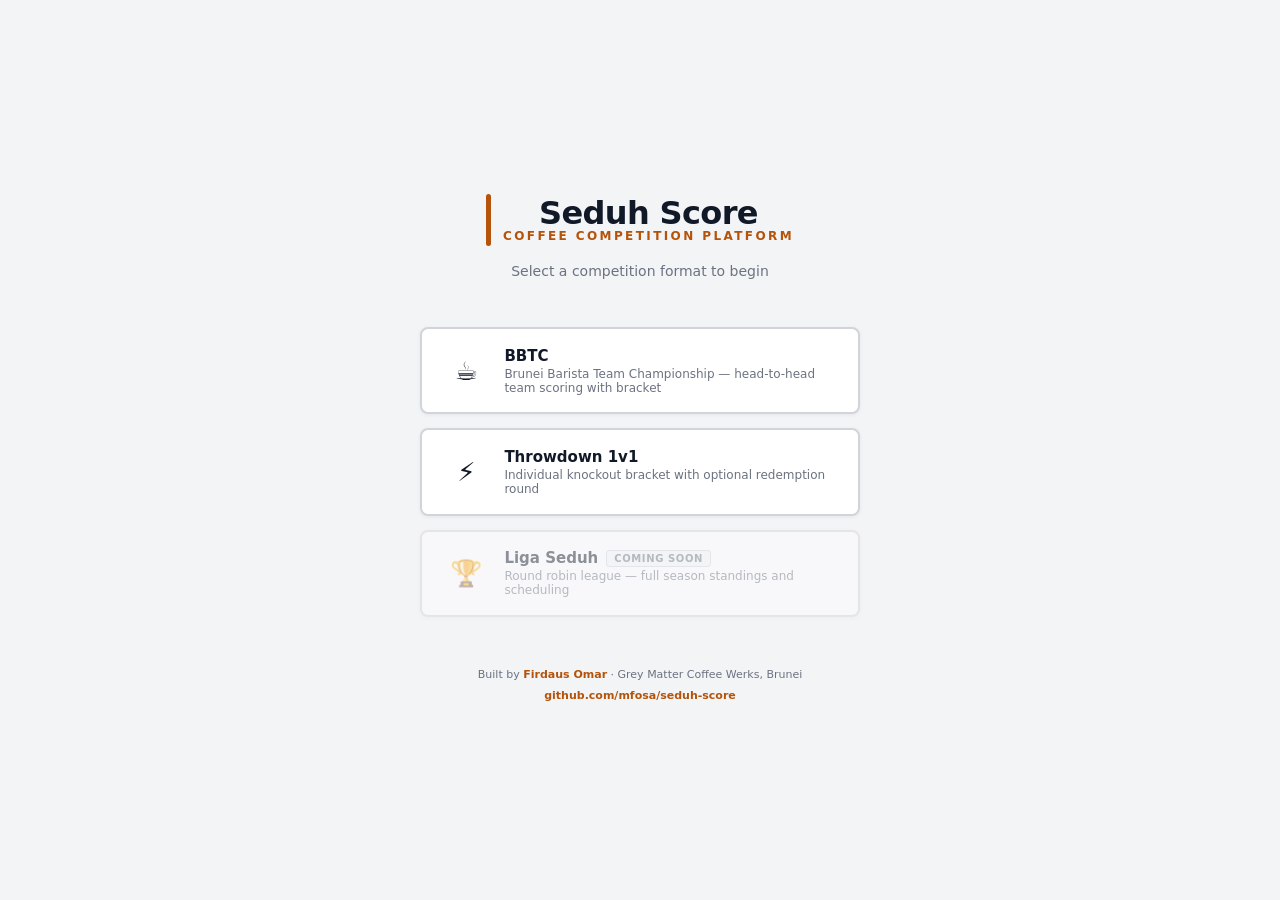
==== index.html @ b75d7cb8 "v3.0.1 — 7min timer, redemption cap, wild card revival" ====
<!DOCTYPE html>
<html lang="en">
<head>
<meta charset="UTF-8">
<meta name="viewport" content="width=device-width,initial-scale=1">
<title>Seduh Score — Coffee Competition Platform</title>
<link rel="stylesheet" href="shared/theme.css">
<style>
.dashboard{min-height:100vh;display:flex;flex-direction:column;align-items:center;justify-content:center;padding:2rem}
.ds-brand{display:flex;align-items:center;gap:12px;margin-bottom:.5rem}
.ds-ac{width:5px;height:52px;background:var(--am);border-radius:3px}
.ds-name{font-size:32px;font-weight:700;color:var(--txt);letter-spacing:-.02em;line-height:1}
.ds-sub{font-size:12px;color:var(--am);font-weight:700;letter-spacing:.2em;text-transform:uppercase}
.ds-tagline{font-size:14px;color:var(--txt3);margin-bottom:3rem;text-align:center}
.ds-modules{display:flex;flex-direction:column;gap:14px;width:100%;max-width:440px}
.ds-btn{display:flex;align-items:center;gap:16px;padding:1.1rem 1.4rem;background:var(--surface);border:2px solid var(--border);border-radius:var(--rad);cursor:pointer;text-decoration:none;color:var(--txt);transition:border-color .15s,box-shadow .15s;box-shadow:0 1px 4px rgba(0,0,0,.06)}
.ds-btn:hover{border-color:var(--am-bd);box-shadow:0 3px 12px rgba(180,83,9,.12)}
.ds-btn.disabled{opacity:.45;cursor:not-allowed;pointer-events:none}
.ds-btn-icon{font-size:26px;flex-shrink:0;width:44px;text-align:center}
.ds-btn-text{}
.ds-btn-name{font-size:15px;font-weight:700;color:var(--txt);display:flex;align-items:center;gap:8px}
.ds-btn-desc{font-size:12px;color:var(--txt3);margin-top:2px}
.ds-soon{font-size:10px;font-weight:700;padding:2px 7px;border-radius:3px;background:var(--bg);border:1.5px solid var(--border);color:var(--txt3);letter-spacing:.06em;text-transform:uppercase}
.ds-footer{margin-top:3rem;font-size:11px;color:var(--txt3);text-align:center;line-height:1.9}
.ds-footer a{color:var(--am);text-decoration:none;font-weight:600}
</style>
</head>
<body>
<div class="dashboard">
  <div style="text-align:center;margin-bottom:.6rem">
    <div class="ds-brand">
      <div class="ds-ac"></div>
      <div>
        <div class="ds-name">Seduh Score</div>
        <div class="ds-sub">Coffee Competition Platform</div>
      </div>
    </div>
  </div>
  <p class="ds-tagline">Select a competition format to begin</p>

  <div class="ds-modules">
    <a class="ds-btn" href="bbtc/index.html">
      <div class="ds-btn-icon">☕</div>
      <div class="ds-btn-text">
        <div class="ds-btn-name">BBTC</div>
        <div class="ds-btn-desc">Brunei Barista Team Championship — head-to-head team scoring with bracket</div>
      </div>
    </a>

    <a class="ds-btn" href="throwdown/index.html">
      <div class="ds-btn-icon">⚡</div>
      <div class="ds-btn-text">
        <div class="ds-btn-name">Throwdown 1v1</div>
        <div class="ds-btn-desc">Individual knockout bracket with optional redemption round</div>
      </div>
    </a>

    <div class="ds-btn disabled">
      <div class="ds-btn-icon">🏆</div>
      <div class="ds-btn-text">
        <div class="ds-btn-name">Liga Seduh <span class="ds-soon">Coming soon</span></div>
        <div class="ds-btn-desc">Round robin league — full season standings and scheduling</div>
      </div>
    </div>
  </div>

  <div class="ds-footer">
    Built by <a href="https://github.com/mfosa" target="_blank">Firdaus Omar</a> · Grey Matter Coffee Werks, Brunei<br>
    <a href="https://github.com/mfosa/seduh-score" target="_blank">github.com/mfosa/seduh-score</a>
  </div>
</div>
</body>
</html>
---- shared/theme.css ----
/* ─────────────────────────────────────────
   Seduh Score — Shared Theme
   v2.0.0
───────────────────────────────────────── */
*{box-sizing:border-box;margin:0;padding:0}
:root{
  /* Brand */
  --am:#B45309;--am-h:#92400E;--am-bg:#FFFBEB;--am-bd:#F59E0B;
  --bl:#1D4ED8;--bl-bg:#EFF6FF;--bl-bd:#93C5FD;
  --gn:#065F46;--gn-bg:#ECFDF5;--gn-bd:#6EE7B7;
  --rd:#991B1B;--rd-bg:#FEF2F2;--rd-bd:#FCA5A5;
  --pu:#6D28D9;--pu-bg:#F5F3FF;--pu-bd:#C4B5FD;

  /* Surfaces */
  --bg:#F3F4F6;--surface:#FFFFFF;
  --border:#D1D5DB;--border2:#E5E7EB;

  /* Text */
  --txt:#111827;--txt2:#374151;--txt3:#6B7280;

  /* Radius */
  --rad:8px;--rad-s:5px;

  font-family:system-ui,-apple-system,'Segoe UI',Roboto,sans-serif;
}
body{background:var(--bg);color:var(--txt);min-height:100vh}
input,select,button{font-family:inherit}

/* ── Typography ── */
.label{font-size:11px;font-weight:700;text-transform:uppercase;letter-spacing:.08em;color:var(--txt3)}
.hint{font-size:12px;color:var(--txt3)}
.empty{text-align:center;padding:3rem 1rem;color:var(--txt3);font-size:13px}

/* ── Layout ── */
.container{max-width:900px;margin:0 auto;padding:0 0 60px}

/* ── Platform Header ── */
.plat-hdr{display:flex;align-items:center;gap:10px;padding:.75rem 1.5rem;background:var(--surface);border-bottom:2px solid var(--am-bd);position:sticky;top:0;z-index:100;box-shadow:0 1px 4px rgba(0,0,0,.08)}
.plat-hdr-logo{display:flex;align-items:center;gap:8px;text-decoration:none}
.plat-hdr-ac{width:4px;height:32px;background:var(--am);border-radius:2px}
.plat-hdr-name{font-size:15px;font-weight:700;color:var(--txt);letter-spacing:-.01em}
.plat-hdr-sub{font-size:10px;color:var(--am);font-weight:700;letter-spacing:.15em;text-transform:uppercase}
.plat-hdr-module{margin-left:8px;padding:3px 10px;background:var(--am-bg);border:1.5px solid var(--am-bd);border-radius:var(--rad-s);font-size:11px;color:var(--am);font-weight:700}
.plat-hdr-actions{margin-left:auto;display:flex;align-items:center;gap:6px;flex-wrap:wrap}
.plat-back{font-size:12px;color:var(--txt3);text-decoration:none;padding:5px 10px;border:1.5px solid var(--border);border-radius:var(--rad-s);font-weight:600}
.plat-back:hover{color:var(--am);border-color:var(--am-bd)}

/* ── Tabs ── */
.tabs{display:flex;background:var(--surface);border-bottom:2px solid var(--border);padding:0 1.5rem;overflow-x:auto}
.tbtn{padding:.6rem .95rem;border:none;background:transparent;font-size:12px;cursor:pointer;color:var(--txt3);border-bottom:2px solid transparent;margin-bottom:-2px;letter-spacing:.04em;text-transform:uppercase;white-space:nowrap;font-weight:600}
.tbtn.on{color:var(--am);border-bottom-color:var(--am)}

/* ── Cards ── */
.card{background:var(--surface);border:1.5px solid var(--border);border-radius:var(--rad);overflow:hidden;box-shadow:0 1px 3px rgba(0,0,0,.06)}
.card-hdr{padding:.5rem 1rem;border-bottom:1.5px solid var(--border2);font-size:10px;color:var(--txt3);text-transform:uppercase;letter-spacing:.1em;background:var(--bg);font-weight:700;display:flex;align-items:center;justify-content:space-between}
.card-body{padding:1rem}

/* ── Inputs ── */
.ir{display:flex;gap:8px}.ir input{flex:1}
input[type=text],input[type=number],select,textarea{
  border:1.5px solid var(--border);border-radius:var(--rad-s);
  padding:8px 11px;font-size:13px;background:var(--surface);
  color:var(--txt);outline:none;width:100%
}
input:focus,select:focus,textarea:focus{border-color:var(--am);box-shadow:0 0 0 3px rgba(180,83,9,.1)}
input:disabled,select:disabled{background:var(--bg);color:var(--txt3);cursor:default}
label.field-lbl{font-size:11px;font-weight:700;text-transform:uppercase;letter-spacing:.07em;color:var(--txt3);display:block;margin-bottom:4px}

/* ── Chips ── */
.chips{display:flex;flex-wrap:wrap;gap:6px;margin-top:10px}
.chip{display:flex;align-items:center;gap:5px;padding:4px 9px 4px 11px;background:var(--bg);border:1.5px solid var(--border);border-radius:var(--rad-s);font-size:13px;font-weight:500}
.chip-num{font-size:10px;color:var(--txt3);margin-right:1px}
.chip-rm{background:none;border:none;cursor:pointer;color:var(--txt3);font-size:16px;line-height:1;padding:0}

/* ── Buttons ── */
.btn-p{background:var(--am);color:#fff;border:none;padding:9px 20px;border-radius:var(--rad-s);font-size:13px;font-weight:700;cursor:pointer}
.btn-p:hover{background:var(--am-h)}
.btn-p:disabled{background:var(--border);color:var(--txt3);cursor:default}
.btn-o{background:transparent;border:1.5px solid var(--border);padding:7px 14px;border-radius:var(--rad-s);font-size:12px;cursor:pointer;color:var(--txt2);font-weight:600}
.btn-o:hover{border-color:var(--txt3)}
.btn-sm{padding:5px 12px;font-size:11px;font-weight:700;border-radius:var(--rad-s);cursor:pointer;border:1.5px solid}
.btn-am{background:var(--am-bg);border-color:var(--am-bd);color:var(--am)}.btn-am:hover{background:var(--am);color:#fff}
.btn-bl{background:var(--bl-bg);border-color:var(--bl-bd);color:var(--bl)}.btn-bl:hover{background:var(--bl);color:#fff}
.btn-gn{background:var(--gn-bg);border-color:var(--gn-bd);color:var(--gn)}.btn-gn:hover{background:var(--gn);color:#fff}
.btn-rd{background:var(--rd-bg);border-color:var(--rd-bd);color:var(--rd)}.btn-rd:hover{background:var(--rd);color:#fff}
.btn-pu{background:var(--pu-bg);border-color:var(--pu-bd);color:var(--pu)}.btn-pu:hover{background:var(--pu);color:#fff}

/* ── Info strip ── */
.inf{display:flex;gap:1.5rem;padding:.6rem 1rem;background:var(--bg);border-radius:var(--rad-s);border:1.5px solid var(--border)}
.inf-v{font-size:15px;font-weight:700;color:var(--am)}
.inf-l{font-size:10px;color:var(--txt3);font-weight:600;text-transform:uppercase;letter-spacing:.06em}

/* ── Badge ── */
.badge{display:inline-block;padding:3px 9px;border-radius:var(--rad-s);font-size:11px;font-weight:700;border:1.5px solid}
.badge-am{background:var(--am-bg);border-color:var(--am-bd);color:var(--am)}
.badge-gn{background:var(--gn-bg);border-color:var(--gn-bd);color:var(--gn)}
.badge-bl{background:var(--bl-bg);border-color:var(--bl-bd);color:var(--bl)}
.badge-rd{background:var(--rd-bg);border-color:var(--rd-bd);color:var(--rd)}
.badge-pu{background:var(--pu-bg);border-color:var(--pu-bd);color:var(--pu)}

/* ── Section divider ── */
.section-title{font-size:11px;font-weight:700;letter-spacing:.15em;text-transform:uppercase;color:var(--txt3);padding:.4rem .85rem;background:var(--bg);border-radius:var(--rad-s);border:1.5px solid var(--border);display:flex;align-items:center;gap:8px;margin-bottom:.6rem}

/* ── Cutline ── */
.cutline{display:flex;align-items:center;gap:8px;padding:.3rem .5rem;font-size:10px;color:var(--txt3);text-transform:uppercase;letter-spacing:.1em;font-weight:600}
.cutline::before,.cutline::after{content:'';flex:1;height:2px;background:var(--gn-bd)}

/* ── Leaderboard row ── */
.lb-row{display:flex;align-items:center;gap:10px;padding:.75rem 1rem;background:var(--surface);border:1.5px solid var(--border);border-radius:var(--rad);box-shadow:0 1px 2px rgba(0,0,0,.04)}
.lb-row.qf{background:var(--gn-bg);border-color:var(--gn-bd);border-left:4px solid var(--gn)}
.lb-row.qf .lb-name{color:var(--gn);font-weight:700}
.rnk{width:30px;height:30px;border-radius:50%;display:flex;align-items:center;justify-content:center;font-size:12px;font-weight:700;flex-shrink:0}
.r1{background:#D97706;color:#fff}.r2{background:#9CA3AF;color:#fff}.r3{background:#92400E;color:#fff}.ro{background:var(--bg);color:var(--txt3);border:1.5px solid var(--border)}
.lb-name{flex:1;font-size:14px;font-weight:600;overflow:hidden;text-overflow:ellipsis;white-space:nowrap}
.lb-pts{text-align:right;flex-shrink:0}
.lb-pn{font-size:24px;color:var(--am);line-height:1;font-weight:700}
.lb-pl{font-size:10px;color:var(--txt3);font-weight:600;text-transform:uppercase}

/* ── Timer overlay ── */
#tmr-overlay{display:none;position:fixed;inset:0;z-index:1001;background:#111827;flex-direction:column;align-items:center;justify-content:center}
#tmr-overlay.show{display:flex}
#tmr-overlay.fs .tmr-extras{display:none}
#tmr-overlay.fs .tmr-display{font-size:30vw}
.tmr-extras{display:flex;flex-direction:column;align-items:center;gap:1rem;width:100%}
.tmr-presets{display:flex;gap:10px}
.tmr-preset{padding:10px 24px;border:2px solid #374151;border-radius:8px;background:transparent;color:#9CA3AF;font-size:15px;font-weight:700;cursor:pointer}
.tmr-preset:hover,.tmr-preset.on{border-color:#D97706;background:#D97706;color:#fff}
.tmr-display{font-size:22vw;font-weight:900;color:#F9FAFB;letter-spacing:-.02em;line-height:1;font-variant-numeric:tabular-nums;text-align:center;min-width:2ch}
#tmr-overlay.running .tmr-display{color:#D97706}
#tmr-overlay.done .tmr-display{color:#EF4444;animation:blink 1s ease-in-out infinite}
@keyframes blink{0%,100%{opacity:1}50%{opacity:.3}}
.tmr-controls{display:flex;gap:10px;margin-top:1rem}
.tmr-btn{padding:12px 28px;border-radius:8px;font-size:14px;font-weight:700;cursor:pointer;border:2px solid}
.tmr-start{background:#065F46;border-color:#065F46;color:#fff}.tmr-start:hover{background:#047857}
.tmr-pause{background:#1D4ED8;border-color:#1D4ED8;color:#fff}.tmr-pause:hover{background:#1E40AF}
.tmr-reset{background:#374151;border-color:#374151;color:#fff}.tmr-reset:hover{background:#1F2937}
.tmr-footer{display:flex;gap:10px;margin-top:1.5rem}
.tmr-footer button{padding:8px 20px;border:2px solid #374151;border-radius:6px;background:transparent;color:#9CA3AF;font-size:13px;font-weight:700;cursor:pointer}
.tmr-footer button:hover{border-color:#6B7280;color:#F9FAFB}

/* ── Audience overlay ── */
#aud-overlay{display:none;position:fixed;inset:0;z-index:998;background:#F9FAFB;overflow:hidden;flex-direction:column}
#aud-overlay.show{display:flex}
.aud-banner{display:flex;align-items:center;gap:14px;padding:.9rem 2rem;background:#fff;border-bottom:3px solid #D97706;flex-shrink:0;box-shadow:0 2px 8px rgba(0,0,0,.08)}
.aud-ac{width:4px;height:42px;background:#D97706;border-radius:2px;flex-shrink:0}
.aud-title-block .aud-sub{font-size:10px;color:#D97706;letter-spacing:.25em;text-transform:uppercase;margin-bottom:3px;font-weight:700}
.aud-title-block .aud-title{font-size:20px;color:#111827;font-weight:700}
.aud-module-tag{font-size:11px;font-weight:700;padding:3px 10px;border-radius:4px;border:1.5px solid;margin-left:4px}
.aud-ts{margin-left:auto;text-align:right;font-size:11px;color:#9CA3AF;line-height:1.7;font-weight:600}
.aud-close{background:#F3F4F6;border:1.5px solid #D1D5DB;color:#374151;font-size:12px;font-weight:700;padding:7px 16px;border-radius:6px;cursor:pointer;flex-shrink:0;text-transform:uppercase}
.aud-close:hover{background:#B45309;color:#fff;border-color:#B45309}
.aud-body{display:grid;grid-template-columns:1fr 1fr;flex:1;overflow:hidden}
.aud-panel{overflow-y:auto;padding:1.5rem 1.75rem;background:#F9FAFB}
.aud-panel:first-child{border-right:2px solid #E5E7EB}
.aud-sec-title{font-size:9px;letter-spacing:.25em;text-transform:uppercase;color:#B45309;margin-bottom:1rem;padding-bottom:.6rem;border-bottom:2px solid #B45309;font-weight:700}

/* ── Print styles ── */
@media print{
  body>*{display:none!important}
  #pdf-overlay{display:block!important;position:static!important;background:#fff!important;overflow:visible!important}
  .pdf-toolbar{display:none!important}
  .pdf-page{width:100%!important;margin:0!important;padding:12mm 14mm!important;box-shadow:none!important}
}
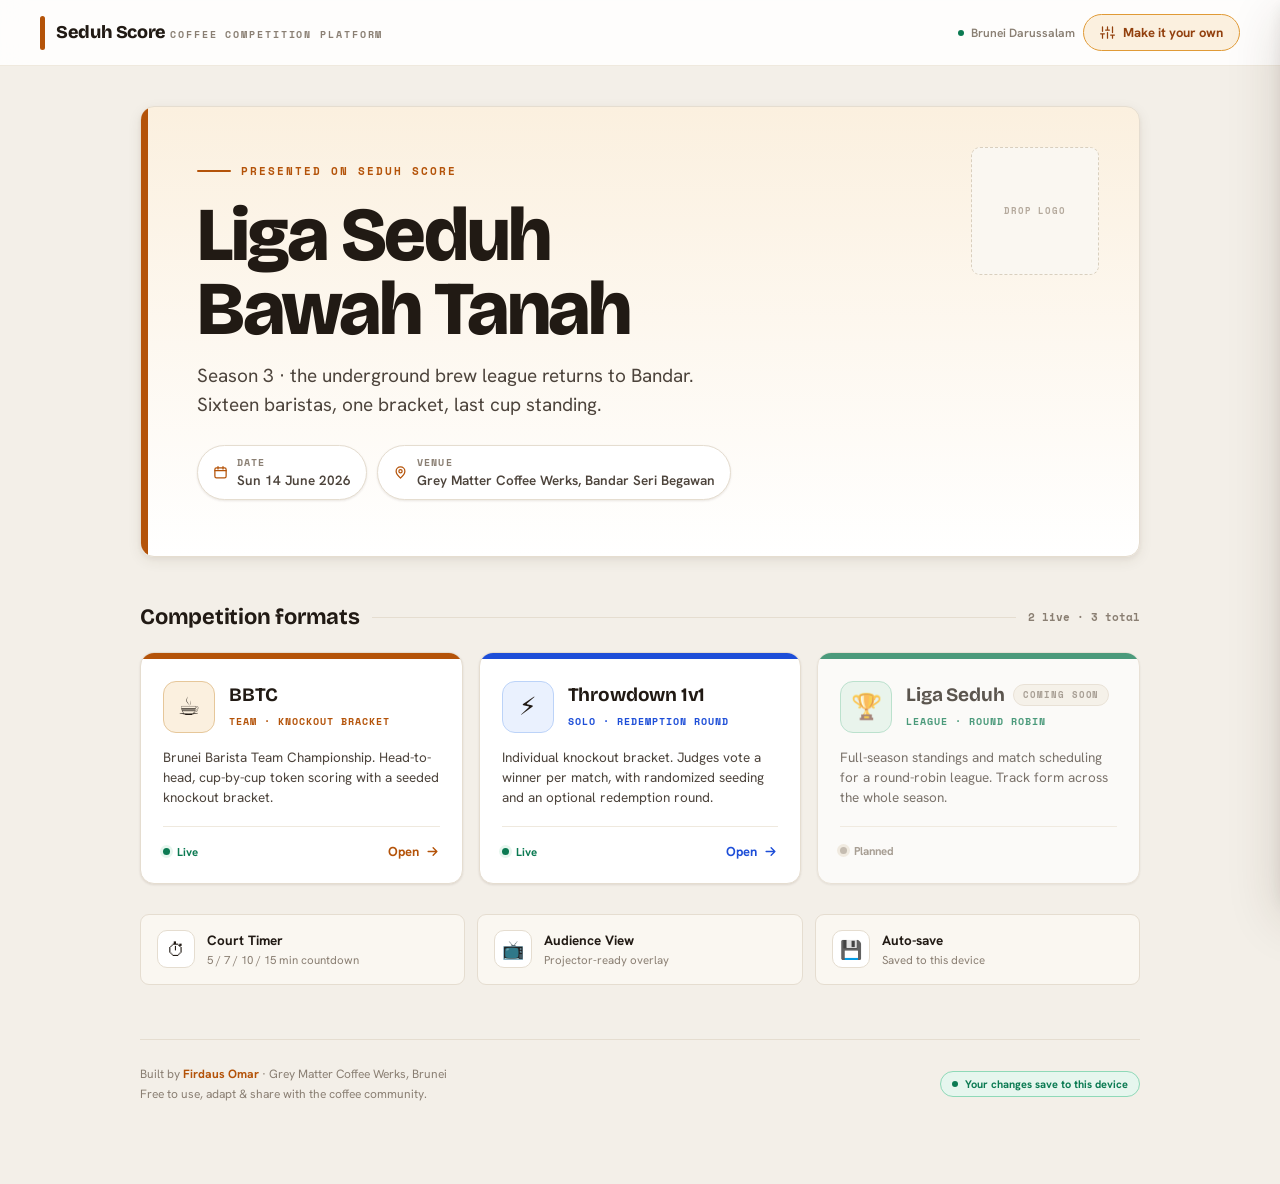
==== commit 48db1a9a: "Redesign dashboard + refresh shared theme (v3.4 cohesion)" ====
--- a/index.html
+++ b/index.html
@@ -5,69 +5,317 @@
 <meta name="viewport" content="width=device-width,initial-scale=1">
 <title>Seduh Score — Coffee Competition Platform</title>
 <link rel="stylesheet" href="shared/theme.css">
-<style>
-.dashboard{min-height:100vh;display:flex;flex-direction:column;align-items:center;justify-content:center;padding:2rem}
-.ds-brand{display:flex;align-items:center;gap:12px;margin-bottom:.5rem}
-.ds-ac{width:5px;height:52px;background:var(--am);border-radius:3px}
-.ds-name{font-size:32px;font-weight:700;color:var(--txt);letter-spacing:-.02em;line-height:1}
-.ds-sub{font-size:12px;color:var(--am);font-weight:700;letter-spacing:.2em;text-transform:uppercase}
-.ds-tagline{font-size:14px;color:var(--txt3);margin-bottom:3rem;text-align:center}
-.ds-modules{display:flex;flex-direction:column;gap:14px;width:100%;max-width:440px}
-.ds-btn{display:flex;align-items:center;gap:16px;padding:1.1rem 1.4rem;background:var(--surface);border:2px solid var(--border);border-radius:var(--rad);cursor:pointer;text-decoration:none;color:var(--txt);transition:border-color .15s,box-shadow .15s;box-shadow:0 1px 4px rgba(0,0,0,.06)}
-.ds-btn:hover{border-color:var(--am-bd);box-shadow:0 3px 12px rgba(180,83,9,.12)}
-.ds-btn.disabled{opacity:.45;cursor:not-allowed;pointer-events:none}
-.ds-btn-icon{font-size:26px;flex-shrink:0;width:44px;text-align:center}
-.ds-btn-text{}
-.ds-btn-name{font-size:15px;font-weight:700;color:var(--txt);display:flex;align-items:center;gap:8px}
-.ds-btn-desc{font-size:12px;color:var(--txt3);margin-top:2px}
-.ds-soon{font-size:10px;font-weight:700;padding:2px 7px;border-radius:3px;background:var(--bg);border:1.5px solid var(--border);color:var(--txt3);letter-spacing:.06em;text-transform:uppercase}
-.ds-footer{margin-top:3rem;font-size:11px;color:var(--txt3);text-align:center;line-height:1.9}
-.ds-footer a{color:var(--am);text-decoration:none;font-weight:600}
-</style>
 </head>
 <body>
-<div class="dashboard">
-  <div style="text-align:center;margin-bottom:.6rem">
-    <div class="ds-brand">
-      <div class="ds-ac"></div>
-      <div>
-        <div class="ds-name">Seduh Score</div>
-        <div class="ds-sub">Coffee Competition Platform</div>
+<div class="shell">
+
+  <!-- ══ Permanent platform lockup (Seduh / Grey Matter — roadmap v4.1 IP) ══ -->
+  <header class="plat-hdr">
+    <a class="plat-hdr-logo" href="index.html">
+      <span class="plat-hdr-ac"></span>
+      <span>
+        <span class="plat-hdr-name">Seduh Score</span>
+        <span class="plat-hdr-sub">Coffee Competition Platform</span>
+      </span>
+    </a>
+    <div class="plat-hdr-actions">
+      <span class="plat-hdr-loc"><span class="dot"></span>Brunei Darussalam</span>
+      <button class="btn-customize" id="open-setup">
+        <svg viewBox="0 0 24 24" fill="none" stroke="currentColor" stroke-width="2" stroke-linecap="round" stroke-linejoin="round"><path d="M4 21v-7M4 10V3M12 21v-9M12 8V3M20 21v-5M20 12V3M1 14h6M9 8h6M17 16h6"/></svg>
+        Make it your own
+      </button>
+    </div>
+  </header>
+
+  <main class="main">
+    <section class="hero reveal d1" id="hero"><!-- rendered by JS --></section>
+
+    <div class="sec-head reveal d2">
+      <h2>Competition formats</h2>
+      <span class="rule"></span>
+      <span class="count" id="mod-count"></span>
+    </div>
+    <div class="modules" id="modules"></div>
+
+    <div class="tools reveal d3" id="tools"></div>
+
+    <footer class="foot">
+      <div class="credit">
+        Built by <a href="https://instagram.com/mfosaminumkopi" target="_blank" rel="noreferrer">Firdaus Omar</a> · Grey Matter Coffee Werks, Brunei<br>
+        Free to use, adapt &amp; share with the coffee community.
       </div>
+      <span class="live-pill"><span class="dot"></span>Your changes save to this device</span>
+    </footer>
+  </main>
+</div>
+
+<!-- ══ "Make it your own" slide-over ══ -->
+<div class="scrim" id="scrim"></div>
+<aside class="sheet" id="sheet" role="dialog" aria-label="Customize competition">
+  <header class="sheet-hdr">
+    <span class="bar"></span>
+    <div class="htxt"><h3>Make it your own</h3><div class="sub">Live customization</div></div>
+    <button class="sheet-close" id="close-setup" aria-label="Close">
+      <svg viewBox="0 0 24 24" fill="none" stroke="currentColor" stroke-width="2" stroke-linecap="round" stroke-linejoin="round" width="18" height="18"><path d="M6 6l12 12M18 6 6 18"/></svg>
+    </button>
+  </header>
+  <div class="sheet-body">
+    <div class="fieldset">
+      <div class="leg">Event identity</div>
+      <div class="field"><label for="f-name">Competition name</label>
+        <input id="f-name" type="text" maxlength="48" placeholder="e.g. Brunei Aeropress Open"></div>
+      <div class="field"><label for="f-sub">Subtitle / blurb</label>
+        <textarea id="f-sub" maxlength="180" placeholder="One line that sets the scene"></textarea>
+        <span class="hint" id="f-sub-count"></span></div>
+    </div>
+    <div class="fieldset">
+      <div class="leg">Schedule &amp; place</div>
+      <div class="row2">
+        <div class="field"><label for="f-date">Date</label><input id="f-date" type="date"></div>
+        <div class="field"><label for="f-venue">Venue</label><input id="f-venue" type="text" maxlength="60" placeholder="Café, city"></div>
+      </div>
+    </div>
+    <div class="fieldset">
+      <div class="leg">Branding</div>
+      <div class="field"><label>Accent colour</label>
+        <div class="swatches" id="swatches"></div>
+        <span class="hint" style="margin-top:8px">Seduh Amber is the house colour — yours overrides it across the platform.</span></div>
+      <div class="field"><label>Logo / poster</label>
+        <span class="hint">Click the placeholder on the dashboard to upload your event logo (saved to this device).</span></div>
+    </div>
+    <div class="fieldset">
+      <div class="leg">Cover layout</div>
+      <div class="layout-pick" id="layout-pick"></div>
     </div>
   </div>
-  <p class="ds-tagline">Select a competition format to begin</p>
-
-  <div class="ds-modules">
-    <a class="ds-btn" href="bbtc/index.html">
-      <div class="ds-btn-icon">☕</div>
-      <div class="ds-btn-text">
-        <div class="ds-btn-name">BBTC</div>
-        <div class="ds-btn-desc">Brunei Barista Team Championship — head-to-head team scoring with bracket</div>
-      </div>
-    </a>
-
-    <a class="ds-btn" href="throwdown/index.html">
-      <div class="ds-btn-icon">⚡</div>
-      <div class="ds-btn-text">
-        <div class="ds-btn-name">Throwdown 1v1</div>
-        <div class="ds-btn-desc">Individual knockout bracket with optional redemption round</div>
-      </div>
-    </a>
-
-    <div class="ds-btn disabled">
-      <div class="ds-btn-icon">🏆</div>
-      <div class="ds-btn-text">
-        <div class="ds-btn-name">Liga Seduh <span class="ds-soon">Coming soon</span></div>
-        <div class="ds-btn-desc">Round robin league — full season standings and scheduling</div>
-      </div>
-    </div>
-  </div>
-
-  <div class="ds-footer">
-    Built by <a href="https://github.com/mfosa" target="_blank">Firdaus Omar</a> · Grey Matter Coffee Werks, Brunei<br>
-    <a href="https://github.com/mfosa/seduh-score" target="_blank">github.com/mfosa/seduh-score</a>
-  </div>
-</div>
+  <footer class="sheet-foot">
+    <button class="btn-o" id="reset-setup">Reset</button>
+    <button class="btn-p" id="done-setup">Done</button>
+  </footer>
+</aside>
+
+<script>
+/* ───────── Seduh Score dashboard — vanilla, no dependencies ───────── */
+(function(){
+  "use strict";
+
+  /* ── icons ── */
+  var IC = {
+    calendar:'<svg viewBox="0 0 24 24" fill="none" stroke="currentColor" stroke-width="2" stroke-linecap="round" stroke-linejoin="round"><rect x="3" y="4.5" width="18" height="16" rx="2.5"/><path d="M3 9h18M8 2.5v4M16 2.5v4"/></svg>',
+    pin:'<svg viewBox="0 0 24 24" fill="none" stroke="currentColor" stroke-width="2" stroke-linecap="round" stroke-linejoin="round"><path d="M12 21s7-6.3 7-11a7 7 0 1 0-14 0c0 4.7 7 11 7 11Z"/><circle cx="12" cy="10" r="2.6"/></svg>',
+    arrow:'<svg viewBox="0 0 24 24" fill="none" stroke="currentColor" stroke-width="2.2" stroke-linecap="round" stroke-linejoin="round"><path d="M5 12h14M13 6l6 6-6 6"/></svg>'
+  };
+
+  /* ── accents (amber = house default) ── */
+  var ACCENTS = {
+    amber:   {name:"Seduh Amber", base:"#b45309",h:"#92400e",bg:"#fbf0df",bd:"#e09a36",ink:"#ffffff"},
+    espresso:{name:"Espresso",    base:"#6f4636",h:"#553328",bg:"#f1e8e2",bd:"#c4a392",ink:"#ffffff"},
+    crema:   {name:"Crema Gold",  base:"#a87514",h:"#855a0c",bg:"#f8eecf",bd:"#dcae45",ink:"#ffffff"},
+    teal:    {name:"Pandan Teal", base:"#0f766e",h:"#0c5d57",bg:"#dff3f0",bd:"#5cc2b6",ink:"#ffffff"},
+    cobalt:  {name:"Cobalt",      base:"#1d4ed8",h:"#1740ad",bg:"#e7eefe",bd:"#9bbcf6",ink:"#ffffff"},
+    berry:   {name:"Roselle",     base:"#a3175a",h:"#821248",bg:"#fbe4ee",bd:"#e88bb6",ink:"#ffffff"}
+  };
+
+  var MODULES = [
+    {id:"bbtc",href:"bbtc/index.html",icon:"☕",live:true,name:"BBTC",format:"Team · Knockout bracket",
+     desc:"Brunei Barista Team Championship. Head-to-head, cup-by-cup token scoring with a seeded knockout bracket.",
+     m:"#b45309",bg:"#fbf0df",bd:"#e6c79a"},
+    {id:"throwdown",href:"throwdown/index.html",icon:"⚡",live:true,name:"Throwdown 1v1",format:"Solo · Redemption round",
+     desc:"Individual knockout bracket. Judges vote a winner per match, with randomized seeding and an optional redemption round.",
+     m:"#1d4ed8",bg:"#eaf1fe",bd:"#bcd3f8"},
+    {id:"liga",href:"#",icon:"🏆",live:false,name:"Liga Seduh",format:"League · Round robin",
+     desc:"Full-season standings and match scheduling for a round-robin league. Track form across the whole season.",
+     m:"#0b7a52",bg:"#e6f6ee",bd:"#a6dcc4"}
+  ];
+
+  var TOOLS = [
+    {ic:"⏱",t:"Court Timer",d:"5 / 7 / 10 / 15 min countdown"},
+    {ic:"📺",t:"Audience View",d:"Projector-ready overlay"},
+    {ic:"💾",t:"Auto-save",d:"Saved to this device"}
+  ];
+
+  var DEFAULT_EVENT = {
+    name:"Liga Seduh Bawah Tanah",
+    subtitle:"Season 3 · the underground brew league returns to Bandar. Sixteen baristas, one bracket, last cup standing.",
+    date:"2026-06-14",
+    venue:"Grey Matter Coffee Werks, Bandar Seri Begawan",
+    accent:"amber", layout:"band", logo:null
+  };
+
+  var LS = "seduh_event_v1";
+  var state = load();
+
+  function load(){
+    try{ var raw = localStorage.getItem(LS); if(raw) return Object.assign({}, DEFAULT_EVENT, JSON.parse(raw)); }catch(e){}
+    return Object.assign({}, DEFAULT_EVENT);
+  }
+  function save(){ try{ localStorage.setItem(LS, JSON.stringify(state)); }catch(e){} }
+
+  function fmtDate(iso){
+    if(!iso) return null;
+    var d = new Date(iso+"T00:00:00"); if(isNaN(d)) return null;
+    return d.toLocaleDateString("en-GB",{weekday:"short",day:"numeric",month:"long",year:"numeric"});
+  }
+  function esc(s){ return (s||"").replace(/[&<>"]/g,function(c){return {"&":"&amp;","<":"&lt;",">":"&gt;",'"':"&quot;"}[c];}); }
+
+  function applyAccent(){
+    var a = ACCENTS[state.accent] || ACCENTS.amber, r = document.documentElement.style;
+    r.setProperty("--accent",a.base); r.setProperty("--accent-h",a.h);
+    r.setProperty("--accent-bg",a.bg); r.setProperty("--accent-bd",a.bd); r.setProperty("--accent-ink",a.ink);
+  }
+
+  /* ── logo slot markup ── */
+  function logoSlot(id, ph){
+    var img = state.logo ? '<img src="'+state.logo+'" alt="event logo">' : '<span class="ph">'+ph+'</span>';
+    return '<label class="logo-slot hero-logo" data-logo="1">'+img+'<input type="file" accept="image/*"></label>';
+  }
+
+  /* ── meta chips ── */
+  function metaRow(){
+    var dl = fmtDate(state.date);
+    return '<div class="hero-meta">'+
+      '<span class="metachip'+(dl?'':' empty')+'">'+IC.calendar+'<span><span class="k">Date</span>'+(dl||"Set a date")+'</span></span>'+
+      '<span class="metachip'+(state.venue?'':' empty')+'">'+IC.pin+'<span><span class="k">Venue</span>'+(esc(state.venue)||"Set a venue")+'</span></span>'+
+    '</div>';
+  }
+
+  /* ── hero (3 layouts) ── */
+  function renderHero(){
+    var hero = document.getElementById("hero");
+    hero.setAttribute("data-layout", state.layout);
+    var name = esc(state.name)||"Name your competition";
+    var sub  = state.subtitle ? '<p class="hero-sub">'+esc(state.subtitle)+'</p>' : '';
+    var kick = '<div class="hero-kicker"><span class="line"></span><span class="eyebrow">'+(fmtDate(state.date)?"Presented on Seduh Score":"Your competition")+'</span></div>';
+
+    if(state.layout==="editorial"){
+      hero.innerHTML =
+        '<div class="hero-text">'+kick+'<h1 class="hero-name">'+name+'</h1>'+sub+metaRow()+'</div>'+
+        '<div class="hero-figure">'+logoSlot("ed","Drop event poster")+'<span class="fig-tab">Est. Brunei</span></div>';
+    } else if(state.layout==="ticket"){
+      var dl = fmtDate(state.date);
+      hero.innerHTML =
+        '<div class="ticket"><div class="ticket-main">'+kick+'<h1 class="hero-name">'+name+'</h1>'+sub+metaRow()+'</div>'+
+        '<div class="ticket-stub"><span class="ticket-admit">Admit · Brew · Score</span>'+logoSlot("tk","Logo")+
+        '<span class="eyebrow" style="text-align:center">'+(dl?dl.split(",").pop().trim():"—")+'</span></div></div>';
+    } else {
+      hero.innerHTML =
+        '<span class="accent-rail"></span><div class="hero-inner">'+logoSlot("bd","Drop logo")+
+        kick+'<h1 class="hero-name">'+name+'</h1>'+sub+metaRow()+'</div>';
+    }
+    bindLogo();
+  }
+
+  /* ── modules ── */
+  function renderModules(){
+    var live = MODULES.filter(function(m){return m.live;}).length;
+    document.getElementById("mod-count").textContent = live+" live · "+MODULES.length+" total";
+    document.getElementById("modules").innerHTML = MODULES.map(function(m,i){
+      var st = 'style="--m:'+m.m+';--m-bg:'+m.bg+';--m-bd:'+m.bd+'"';
+      var soon = m.live ? '' : '<span class="soon-tag">Coming soon</span>';
+      var foot = '<div class="mod-foot"><span class="status'+(m.live?'':' soon')+'"><span class="dot"></span>'+(m.live?'Live':'Planned')+'</span>'+
+                 (m.live?'<span class="mod-go">Open '+IC.arrow+'</span>':'')+'</div>';
+      var inner = '<div class="mod-top"></div><div class="mod-body"><div class="mod-row"><div class="mod-icon">'+m.icon+'</div>'+
+        '<div class="mod-h"><div class="mod-name">'+m.name+' '+soon+'</div><div class="mod-fmt">'+m.format+'</div></div></div>'+
+        '<p class="mod-desc">'+m.desc+'</p>'+foot+'</div>';
+      var cls = "mod reveal d"+Math.min(i+2,4)+(m.live?'':' soon');
+      return m.live ? '<a class="'+cls+'" href="'+m.href+'" '+st+'>'+inner+'</a>'
+                    : '<div class="'+cls+'" '+st+'>'+inner+'</div>';
+    }).join("");
+  }
+
+  function renderTools(){
+    document.getElementById("tools").innerHTML = TOOLS.map(function(t){
+      return '<div class="tool"><div class="tool-ic">'+t.ic+'</div><div><div class="tool-t">'+t.t+'</div><div class="tool-d">'+t.d+'</div></div></div>';
+    }).join("");
+  }
+
+  /* ── setup panel controls ── */
+  function renderSwatches(){
+    document.getElementById("swatches").innerHTML = Object.keys(ACCENTS).map(function(k){
+      var a = ACCENTS[k];
+      return '<button class="swatch'+(state.accent===k?' on':'')+'" data-accent="'+k+'" title="'+a.name+'" style="background:'+a.base+';--sw:'+a.base+'"></button>';
+    }).join("");
+  }
+  function layoutMini(kind){
+    var a="var(--accent)", l="var(--border3)";
+    if(kind==="band") return '<svg viewBox="0 0 60 34"><rect x="0" y="0" width="60" height="34" rx="4" fill="var(--surface)" stroke="var(--border)"/><rect x="0" y="0" width="4" height="34" fill="'+a+'"/><rect x="10" y="9" width="28" height="6" rx="2" fill="'+a+'"/><rect x="10" y="19" width="20" height="3" rx="1.5" fill="'+l+'"/><rect x="44" y="7" width="11" height="11" rx="2" fill="none" stroke="'+l+'"/></svg>';
+    if(kind==="editorial") return '<svg viewBox="0 0 60 34"><rect x="2" y="9" width="26" height="6" rx="2" fill="'+a+'"/><rect x="2" y="19" width="18" height="3" rx="1.5" fill="'+l+'"/><rect x="36" y="3" width="22" height="28" rx="3" fill="none" stroke="'+l+'" stroke-dasharray="2 2"/></svg>';
+    return '<svg viewBox="0 0 60 34"><rect x="3" y="4" width="54" height="26" rx="4" fill="var(--surface)" stroke="var(--border)"/><line x1="42" y1="4" x2="42" y2="30" stroke="'+l+'" stroke-dasharray="2 2"/><rect x="9" y="10" width="24" height="5" rx="2" fill="'+a+'"/><rect x="9" y="19" width="16" height="3" rx="1.5" fill="'+l+'"/><rect x="46" y="12" width="9" height="9" rx="2" fill="none" stroke="'+l+'"/></svg>';
+  }
+  function renderLayoutPick(){
+    var names={band:"Band",editorial:"Editorial",ticket:"Ticket"};
+    document.getElementById("layout-pick").innerHTML = ["band","editorial","ticket"].map(function(k){
+      return '<button class="lp'+(state.layout===k?' on':'')+'" data-layout="'+k+'">'+layoutMini(k)+'<span class="lpn">'+names[k]+'</span></button>';
+    }).join("");
+  }
+
+  /* ── logo upload ── */
+  function bindLogo(){
+    document.querySelectorAll('[data-logo] input').forEach(function(inp){
+      inp.addEventListener("change", function(e){
+        var f = e.target.files[0]; if(!f) return;
+        var rd = new FileReader();
+        rd.onload = function(){ state.logo = rd.result; save(); renderHero(); };
+        rd.readAsDataURL(f);
+      });
+    });
+  }
+
+  /* ── form sync ── */
+  function fillForm(){
+    document.getElementById("f-name").value = state.name||"";
+    document.getElementById("f-sub").value = state.subtitle||"";
+    document.getElementById("f-date").value = state.date||"";
+    document.getElementById("f-venue").value = state.venue||"";
+    updateSubCount();
+  }
+  function updateSubCount(){
+    var n = (state.subtitle||"").length;
+    document.getElementById("f-sub-count").textContent = (180-n)+" characters left";
+  }
+  function field(id, key){
+    document.getElementById(id).addEventListener("input", function(e){
+      state[key] = e.target.value; save();
+      if(key==="subtitle") updateSubCount();
+      renderHero();
+    });
+  }
+
+  /* ── panel open/close ── */
+  var scrim=document.getElementById("scrim"), sheet=document.getElementById("sheet");
+  function openSheet(){ scrim.classList.add("open"); sheet.classList.add("open"); }
+  function closeSheet(){ scrim.classList.remove("open"); sheet.classList.remove("open"); }
+
+  /* ── wire up ── */
+  function init(){
+    applyAccent(); renderHero(); renderModules(); renderTools();
+    renderSwatches(); renderLayoutPick(); fillForm();
+
+    document.getElementById("open-setup").addEventListener("click", openSheet);
+    document.getElementById("close-setup").addEventListener("click", closeSheet);
+    document.getElementById("done-setup").addEventListener("click", closeSheet);
+    scrim.addEventListener("click", closeSheet);
+
+    field("f-name","name"); field("f-sub","subtitle"); field("f-date","date"); field("f-venue","venue");
+
+    document.getElementById("swatches").addEventListener("click", function(e){
+      var b = e.target.closest("[data-accent]"); if(!b) return;
+      state.accent = b.getAttribute("data-accent"); save();
+      applyAccent(); renderSwatches(); renderLayoutPick();
+    });
+    document.getElementById("layout-pick").addEventListener("click", function(e){
+      var b = e.target.closest("[data-layout]"); if(!b) return;
+      state.layout = b.getAttribute("data-layout"); save();
+      renderHero(); renderLayoutPick();
+    });
+    document.getElementById("reset-setup").addEventListener("click", function(){
+      if(!confirm("Reset all competition details to the Seduh sample?")) return;
+      state = Object.assign({}, DEFAULT_EVENT);
+      save(); applyAccent(); renderHero(); renderSwatches(); renderLayoutPick(); fillForm();
+    });
+  }
+  init();
+})();
+</script>
 </body>
 </html>
--- a/shared/theme.css
+++ b/shared/theme.css
@@ -1,84 +1,111 @@
-/* ─────────────────────────────────────────
-   Seduh Score — Shared Theme
-   v2.0.0
-───────────────────────────────────────── */
+/* ─────────────────────────────────────────────────────────────
+   Seduh Score — Shared Theme  v4.0 (vanilla, drop-in)
+   Refreshed design system. Class names preserved from v2.0 so
+   BBTC / Throwdown / future modules inherit the new look with
+   zero markup changes (roadmap v3.4 — platform cohesion).
+   No build step, no dependencies. One <link> per module.
+───────────────────────────────────────────────────────────── */
+@import url('https://fonts.googleapis.com/css2?family=Bricolage+Grotesque:opsz,wght@12..96,500;12..96,600;12..96,700;12..96,800&family=Hanken+Grotesk:wght@400;500;600;700&family=Space+Mono:wght@400;700&display=swap');
+
+:root{
+  /* ── Warm coffee neutrals ── */
+  --ink:#211a14; --ink2:#4d443c; --ink3:#8a7f73; --ink4:#b4a99c;
+  /* Module-facing text token names (v2.0 contract — BBTC/Throwdown read these) */
+  --txt:#211a14; --txt2:#4d443c; --txt3:#8a7f73;
+  --bg:#f3efe8; --surface:#ffffff; --surface2:#faf7f1; --surface3:#f6f2ea;
+  --border:#e5ddd0; --border2:#efe9de; --border3:#d9cfbe;
+
+  /* ── Seduh Amber (house brand constant) ── */
+  --am:#b45309; --am-h:#92400e; --am-bg:#fbf0df; --am-bd:#e09a36; --am-soft:#f6e8d2;
+
+  /* ── Module / semantic accents ── */
+  --bl:#1d4ed8; --bl-bg:#eaf1fe; --bl-bd:#a9c6f7;
+  --gn:#0b7a52; --gn-bg:#e6f6ee; --gn-bd:#8fd9b8;
+  --rd:#a52121; --rd-bg:#fbeaea; --rd-bd:#eda3a3;
+  --pu:#6d28d9; --pu-bg:#f1ecfe; --pu-bd:#c3b0f5;
+
+  /* ── User-customizable accent (defaults to house amber) ── */
+  --accent:#b45309; --accent-h:#92400e; --accent-bg:#fbf0df; --accent-bd:#e09a36; --accent-ink:#ffffff;
+
+  /* ── Radius & shadow ── */
+  --rad:14px; --rad-s:9px; --rad-xs:6px;
+  --shadow-sm:0 1px 2px rgba(60,40,20,.05),0 1px 3px rgba(60,40,20,.06);
+  --shadow-md:0 4px 14px rgba(70,45,20,.08),0 2px 4px rgba(70,45,20,.05);
+  --shadow-lg:0 18px 50px rgba(60,40,20,.16),0 6px 16px rgba(60,40,20,.08);
+
+  /* ── Type ── */
+  --font-display:'Bricolage Grotesque',system-ui,sans-serif;
+  --font-body:'Hanken Grotesk',system-ui,sans-serif;
+  --font-mono:'Space Mono',ui-monospace,monospace;
+}
 *{box-sizing:border-box;margin:0;padding:0}
-:root{
-  /* Brand */
-  --am:#B45309;--am-h:#92400E;--am-bg:#FFFBEB;--am-bd:#F59E0B;
-  --bl:#1D4ED8;--bl-bg:#EFF6FF;--bl-bd:#93C5FD;
-  --gn:#065F46;--gn-bg:#ECFDF5;--gn-bd:#6EE7B7;
-  --rd:#991B1B;--rd-bg:#FEF2F2;--rd-bd:#FCA5A5;
-  --pu:#6D28D9;--pu-bg:#F5F3FF;--pu-bd:#C4B5FD;
-
-  /* Surfaces */
-  --bg:#F3F4F6;--surface:#FFFFFF;
-  --border:#D1D5DB;--border2:#E5E7EB;
-
-  /* Text */
-  --txt:#111827;--txt2:#374151;--txt3:#6B7280;
-
-  /* Radius */
-  --rad:8px;--rad-s:5px;
-
-  font-family:system-ui,-apple-system,'Segoe UI',Roboto,sans-serif;
-}
-body{background:var(--bg);color:var(--txt);min-height:100vh}
-input,select,button{font-family:inherit}
-
-/* ── Typography ── */
-.label{font-size:11px;font-weight:700;text-transform:uppercase;letter-spacing:.08em;color:var(--txt3)}
-.hint{font-size:12px;color:var(--txt3)}
-.empty{text-align:center;padding:3rem 1rem;color:var(--txt3);font-size:13px}
+html,body{height:100%}
+body{background:var(--bg);color:var(--ink);font-family:var(--font-body);line-height:1.5;
+  -webkit-font-smoothing:antialiased;text-rendering:optimizeLegibility}
+input,select,button,textarea{font-family:inherit}
+button{cursor:pointer}
+::selection{background:var(--am-soft);color:var(--am-h)}
+
+/* ── Typography helpers ── */
+.eyebrow{font-family:var(--font-mono);font-size:11px;letter-spacing:.18em;text-transform:uppercase;color:var(--accent);font-weight:700}
+.mono{font-family:var(--font-mono)}
+.label{font-family:var(--font-mono);font-size:10px;font-weight:700;text-transform:uppercase;letter-spacing:.12em;color:var(--ink3)}
+.hint{font-size:12px;color:var(--ink3)}
+.empty{text-align:center;padding:3rem 1rem;color:var(--ink3);font-size:13px}
 
 /* ── Layout ── */
-.container{max-width:900px;margin:0 auto;padding:0 0 60px}
-
-/* ── Platform Header ── */
-.plat-hdr{display:flex;align-items:center;gap:10px;padding:.75rem 1.5rem;background:var(--surface);border-bottom:2px solid var(--am-bd);position:sticky;top:0;z-index:100;box-shadow:0 1px 4px rgba(0,0,0,.08)}
-.plat-hdr-logo{display:flex;align-items:center;gap:8px;text-decoration:none}
-.plat-hdr-ac{width:4px;height:32px;background:var(--am);border-radius:2px}
-.plat-hdr-name{font-size:15px;font-weight:700;color:var(--txt);letter-spacing:-.01em}
-.plat-hdr-sub{font-size:10px;color:var(--am);font-weight:700;letter-spacing:.15em;text-transform:uppercase}
-.plat-hdr-module{margin-left:8px;padding:3px 10px;background:var(--am-bg);border:1.5px solid var(--am-bd);border-radius:var(--rad-s);font-size:11px;color:var(--am);font-weight:700}
-.plat-hdr-actions{margin-left:auto;display:flex;align-items:center;gap:6px;flex-wrap:wrap}
-.plat-back{font-size:12px;color:var(--txt3);text-decoration:none;padding:5px 10px;border:1.5px solid var(--border);border-radius:var(--rad-s);font-weight:600}
-.plat-back:hover{color:var(--am);border-color:var(--am-bd)}
+.container{max-width:1080px;margin:0 auto;padding:0 0 60px}
+
+/* ════════ PLATFORM HEADER (permanent Seduh / Grey Matter lockup) ════════ */
+.plat-hdr{position:sticky;top:0;z-index:60;display:flex;align-items:center;gap:14px;
+  padding:14px clamp(16px,4vw,40px);background:rgba(255,255,255,.86);backdrop-filter:blur(12px);
+  border-bottom:1px solid var(--border2)}
+.plat-hdr-logo{display:flex;align-items:center;gap:11px;text-decoration:none}
+.plat-hdr-ac{width:5px;height:34px;border-radius:3px;background:var(--accent);flex-shrink:0}
+.plat-hdr-name{font-family:var(--font-display);font-weight:800;font-size:18px;letter-spacing:-.02em;color:var(--ink);line-height:1;white-space:nowrap}
+.plat-hdr-sub{font-family:var(--font-mono);font-size:9.5px;letter-spacing:.2em;text-transform:uppercase;color:var(--ink3);font-weight:700;margin-top:3px}
+.plat-hdr-module{margin-left:6px;padding:4px 11px;background:var(--accent-bg);border:1.5px solid var(--accent-bd);
+  border-radius:99px;font-family:var(--font-mono);font-size:10px;color:var(--accent-h);font-weight:700;letter-spacing:.06em;text-transform:uppercase}
+.plat-hdr-actions{margin-left:auto;display:flex;align-items:center;gap:8px;flex-wrap:wrap}
+.plat-back{font-size:12px;color:var(--ink3);text-decoration:none;padding:7px 13px;border:1.5px solid var(--border);border-radius:99px;font-weight:600}
+.plat-back:hover{color:var(--accent);border-color:var(--accent-bd)}
 
 /* ── Tabs ── */
-.tabs{display:flex;background:var(--surface);border-bottom:2px solid var(--border);padding:0 1.5rem;overflow-x:auto}
-.tbtn{padding:.6rem .95rem;border:none;background:transparent;font-size:12px;cursor:pointer;color:var(--txt3);border-bottom:2px solid transparent;margin-bottom:-2px;letter-spacing:.04em;text-transform:uppercase;white-space:nowrap;font-weight:600}
-.tbtn.on{color:var(--am);border-bottom-color:var(--am)}
+.tabs{display:flex;gap:2px;background:var(--surface);border-bottom:1px solid var(--border);padding:0 clamp(16px,4vw,40px);overflow-x:auto}
+.tbtn{padding:.7rem 1rem;border:none;background:transparent;font-family:var(--font-mono);font-size:11px;cursor:pointer;
+  color:var(--ink3);border-bottom:2px solid transparent;margin-bottom:-1px;letter-spacing:.08em;text-transform:uppercase;white-space:nowrap;font-weight:700}
+.tbtn:hover{color:var(--ink2)}
+.tbtn.on{color:var(--accent);border-bottom-color:var(--accent)}
 
 /* ── Cards ── */
-.card{background:var(--surface);border:1.5px solid var(--border);border-radius:var(--rad);overflow:hidden;box-shadow:0 1px 3px rgba(0,0,0,.06)}
-.card-hdr{padding:.5rem 1rem;border-bottom:1.5px solid var(--border2);font-size:10px;color:var(--txt3);text-transform:uppercase;letter-spacing:.1em;background:var(--bg);font-weight:700;display:flex;align-items:center;justify-content:space-between}
-.card-body{padding:1rem}
+.card{background:var(--surface);border:1px solid var(--border);border-radius:var(--rad);overflow:hidden;box-shadow:var(--shadow-sm)}
+.card-hdr{padding:.6rem 1rem;border-bottom:1px solid var(--border2);font-family:var(--font-mono);font-size:10px;color:var(--ink3);
+  text-transform:uppercase;letter-spacing:.12em;background:var(--surface2);font-weight:700;display:flex;align-items:center;justify-content:space-between}
+.card-body{padding:1.1rem}
 
 /* ── Inputs ── */
 .ir{display:flex;gap:8px}.ir input{flex:1}
-input[type=text],input[type=number],select,textarea{
-  border:1.5px solid var(--border);border-radius:var(--rad-s);
-  padding:8px 11px;font-size:13px;background:var(--surface);
-  color:var(--txt);outline:none;width:100%
-}
-input:focus,select:focus,textarea:focus{border-color:var(--am);box-shadow:0 0 0 3px rgba(180,83,9,.1)}
-input:disabled,select:disabled{background:var(--bg);color:var(--txt3);cursor:default}
-label.field-lbl{font-size:11px;font-weight:700;text-transform:uppercase;letter-spacing:.07em;color:var(--txt3);display:block;margin-bottom:4px}
+input[type=text],input[type=number],input[type=date],select,textarea{
+  border:1.5px solid var(--border);border-radius:var(--rad-s);padding:10px 12px;font-size:14px;
+  background:var(--surface2);color:var(--ink);outline:none;width:100%;transition:border-color .14s,box-shadow .14s,background .14s}
+input:focus,select:focus,textarea:focus{border-color:var(--accent);background:var(--surface);box-shadow:0 0 0 3px var(--accent-bg)}
+input:disabled,select:disabled{background:var(--bg);color:var(--ink3);cursor:default}
+textarea{resize:vertical;min-height:62px;line-height:1.45}
+label.field-lbl{font-size:12px;font-weight:700;color:var(--ink2);display:block;margin-bottom:6px}
 
 /* ── Chips ── */
 .chips{display:flex;flex-wrap:wrap;gap:6px;margin-top:10px}
-.chip{display:flex;align-items:center;gap:5px;padding:4px 9px 4px 11px;background:var(--bg);border:1.5px solid var(--border);border-radius:var(--rad-s);font-size:13px;font-weight:500}
-.chip-num{font-size:10px;color:var(--txt3);margin-right:1px}
-.chip-rm{background:none;border:none;cursor:pointer;color:var(--txt3);font-size:16px;line-height:1;padding:0}
+.chip{display:flex;align-items:center;gap:6px;padding:5px 10px 5px 12px;background:var(--surface2);border:1px solid var(--border);border-radius:99px;font-size:13px;font-weight:600}
+.chip-num{font-family:var(--font-mono);font-size:10px;color:var(--ink3)}
+.chip-rm{background:none;border:none;cursor:pointer;color:var(--ink3);font-size:16px;line-height:1;padding:0}
 
 /* ── Buttons ── */
-.btn-p{background:var(--am);color:#fff;border:none;padding:9px 20px;border-radius:var(--rad-s);font-size:13px;font-weight:700;cursor:pointer}
-.btn-p:hover{background:var(--am-h)}
-.btn-p:disabled{background:var(--border);color:var(--txt3);cursor:default}
-.btn-o{background:transparent;border:1.5px solid var(--border);padding:7px 14px;border-radius:var(--rad-s);font-size:12px;cursor:pointer;color:var(--txt2);font-weight:600}
-.btn-o:hover{border-color:var(--txt3)}
-.btn-sm{padding:5px 12px;font-size:11px;font-weight:700;border-radius:var(--rad-s);cursor:pointer;border:1.5px solid}
+.btn-p{background:var(--accent);color:var(--accent-ink);border:none;padding:11px 22px;border-radius:var(--rad-s);font-size:14px;font-weight:700;transition:background .14s,transform .12s}
+.btn-p:hover{background:var(--accent-h)}.btn-p:active{transform:scale(.99)}
+.btn-p:disabled{background:var(--border);color:var(--ink3);cursor:default}
+.btn-o{background:var(--surface);border:1.5px solid var(--border);padding:9px 16px;border-radius:var(--rad-s);font-size:13px;color:var(--ink2);font-weight:700}
+.btn-o:hover{border-color:var(--ink3)}
+.btn-sm{padding:6px 13px;font-size:11px;font-weight:700;border-radius:99px;border:1.5px solid;font-family:var(--font-mono);letter-spacing:.04em;text-transform:uppercase}
 .btn-am{background:var(--am-bg);border-color:var(--am-bd);color:var(--am)}.btn-am:hover{background:var(--am);color:#fff}
 .btn-bl{background:var(--bl-bg);border-color:var(--bl-bd);color:var(--bl)}.btn-bl:hover{background:var(--bl);color:#fff}
 .btn-gn{background:var(--gn-bg);border-color:var(--gn-bd);color:var(--gn)}.btn-gn:hover{background:var(--gn);color:#fff}
@@ -86,12 +113,12 @@
 .btn-pu{background:var(--pu-bg);border-color:var(--pu-bd);color:var(--pu)}.btn-pu:hover{background:var(--pu);color:#fff}
 
 /* ── Info strip ── */
-.inf{display:flex;gap:1.5rem;padding:.6rem 1rem;background:var(--bg);border-radius:var(--rad-s);border:1.5px solid var(--border)}
-.inf-v{font-size:15px;font-weight:700;color:var(--am)}
-.inf-l{font-size:10px;color:var(--txt3);font-weight:600;text-transform:uppercase;letter-spacing:.06em}
+.inf{display:flex;gap:1.5rem;padding:.7rem 1rem;background:var(--surface2);border-radius:var(--rad-s);border:1px solid var(--border)}
+.inf-v{font-family:var(--font-display);font-size:18px;font-weight:700;color:var(--accent)}
+.inf-l{font-family:var(--font-mono);font-size:9.5px;color:var(--ink3);font-weight:700;text-transform:uppercase;letter-spacing:.1em}
 
 /* ── Badge ── */
-.badge{display:inline-block;padding:3px 9px;border-radius:var(--rad-s);font-size:11px;font-weight:700;border:1.5px solid}
+.badge{display:inline-block;padding:4px 10px;border-radius:99px;font-size:11px;font-weight:700;border:1.5px solid}
 .badge-am{background:var(--am-bg);border-color:var(--am-bd);color:var(--am)}
 .badge-gn{background:var(--gn-bg);border-color:var(--gn-bd);color:var(--gn)}
 .badge-bl{background:var(--bl-bg);border-color:var(--bl-bd);color:var(--bl)}
@@ -99,62 +126,214 @@
 .badge-pu{background:var(--pu-bg);border-color:var(--pu-bd);color:var(--pu)}
 
 /* ── Section divider ── */
-.section-title{font-size:11px;font-weight:700;letter-spacing:.15em;text-transform:uppercase;color:var(--txt3);padding:.4rem .85rem;background:var(--bg);border-radius:var(--rad-s);border:1.5px solid var(--border);display:flex;align-items:center;gap:8px;margin-bottom:.6rem}
-
-/* ── Cutline ── */
-.cutline{display:flex;align-items:center;gap:8px;padding:.3rem .5rem;font-size:10px;color:var(--txt3);text-transform:uppercase;letter-spacing:.1em;font-weight:600}
+.section-title{font-family:var(--font-mono);font-size:10px;font-weight:700;letter-spacing:.14em;text-transform:uppercase;color:var(--ink3);
+  padding:.5rem .9rem;background:var(--surface2);border-radius:var(--rad-s);border:1px solid var(--border);display:flex;align-items:center;gap:8px;margin-bottom:.7rem}
+.cutline{display:flex;align-items:center;gap:8px;padding:.3rem .5rem;font-family:var(--font-mono);font-size:10px;color:var(--ink3);text-transform:uppercase;letter-spacing:.12em;font-weight:700}
 .cutline::before,.cutline::after{content:'';flex:1;height:2px;background:var(--gn-bd)}
 
 /* ── Leaderboard row ── */
-.lb-row{display:flex;align-items:center;gap:10px;padding:.75rem 1rem;background:var(--surface);border:1.5px solid var(--border);border-radius:var(--rad);box-shadow:0 1px 2px rgba(0,0,0,.04)}
+.lb-row{display:flex;align-items:center;gap:12px;padding:.8rem 1rem;background:var(--surface);border:1px solid var(--border);border-radius:var(--rad);box-shadow:var(--shadow-sm)}
 .lb-row.qf{background:var(--gn-bg);border-color:var(--gn-bd);border-left:4px solid var(--gn)}
 .lb-row.qf .lb-name{color:var(--gn);font-weight:700}
-.rnk{width:30px;height:30px;border-radius:50%;display:flex;align-items:center;justify-content:center;font-size:12px;font-weight:700;flex-shrink:0}
-.r1{background:#D97706;color:#fff}.r2{background:#9CA3AF;color:#fff}.r3{background:#92400E;color:#fff}.ro{background:var(--bg);color:var(--txt3);border:1.5px solid var(--border)}
+.rnk{width:32px;height:32px;border-radius:50%;display:flex;align-items:center;justify-content:center;font-family:var(--font-mono);font-size:12px;font-weight:700;flex-shrink:0}
+.r1{background:#d97706;color:#fff}.r2{background:#9ca3af;color:#fff}.r3{background:#92400e;color:#fff}.ro{background:var(--surface2);color:var(--ink3);border:1.5px solid var(--border)}
 .lb-name{flex:1;font-size:14px;font-weight:600;overflow:hidden;text-overflow:ellipsis;white-space:nowrap}
 .lb-pts{text-align:right;flex-shrink:0}
-.lb-pn{font-size:24px;color:var(--am);line-height:1;font-weight:700}
-.lb-pl{font-size:10px;color:var(--txt3);font-weight:600;text-transform:uppercase}
-
-/* ── Timer overlay ── */
-#tmr-overlay{display:none;position:fixed;inset:0;z-index:1001;background:#111827;flex-direction:column;align-items:center;justify-content:center}
+.lb-pn{font-family:var(--font-display);font-size:24px;color:var(--accent);line-height:1;font-weight:700}
+.lb-pl{font-family:var(--font-mono);font-size:9.5px;color:var(--ink3);font-weight:700;text-transform:uppercase}
+
+/* ════════ DASHBOARD ════════ */
+.main{flex:1;width:100%;max-width:1080px;margin:0 auto;padding:clamp(20px,4vw,40px) clamp(16px,4vw,40px) 80px}
+.shell{min-height:100vh;display:flex;flex-direction:column}
+.btn-customize{display:inline-flex;align-items:center;gap:8px;padding:9px 16px;border-radius:99px;white-space:nowrap;
+  border:1.5px solid var(--accent-bd);background:var(--accent-bg);color:var(--accent-h);font-weight:700;font-size:13px;transition:transform .12s,box-shadow .12s}
+.btn-customize:hover{transform:translateY(-1px);box-shadow:var(--shadow-md)}
+.btn-customize svg{width:15px;height:15px}
+.plat-hdr-loc{display:none;align-items:center;gap:7px;font-size:12px;color:var(--ink3);font-weight:600}
+.plat-hdr-loc .dot{width:6px;height:6px;border-radius:50%;background:var(--gn)}
+@media(min-width:760px){.plat-hdr-loc{display:flex}}
+
+/* ── Hero ── */
+.hero{position:relative;margin-bottom:clamp(28px,4vw,44px)}
+.hero-kicker{display:flex;align-items:center;gap:10px;margin-bottom:18px}
+.hero-kicker .line{height:2px;width:34px;background:var(--accent);border-radius:2px}
+.hero-name{font-family:var(--font-display);font-weight:800;letter-spacing:-.03em;line-height:.98;color:var(--ink);font-size:clamp(38px,7.5vw,76px);text-wrap:balance}
+.hero-sub{font-size:clamp(15px,2vw,19px);color:var(--ink2);margin-top:16px;max-width:46ch;line-height:1.5}
+.hero-meta{display:flex;flex-wrap:wrap;gap:10px;margin-top:26px}
+.metachip{display:inline-flex;align-items:center;gap:9px;padding:9px 15px;background:var(--surface);border:1px solid var(--border);border-radius:99px;font-size:13.5px;font-weight:600;color:var(--ink2);box-shadow:var(--shadow-sm)}
+.metachip svg{width:15px;height:15px;color:var(--accent);flex-shrink:0}
+.metachip .k{font-family:var(--font-mono);font-size:9.5px;letter-spacing:.12em;text-transform:uppercase;color:var(--ink3);font-weight:700;display:block}
+.metachip.empty{color:var(--ink4)}.metachip.empty svg{color:var(--ink4)}
+
+/* logo slot (vanilla file upload) */
+.logo-slot{position:relative;display:grid;place-items:center;border:1.5px dashed var(--border3);background:var(--surface2);
+  border-radius:var(--rad-s);overflow:hidden;cursor:pointer;color:var(--ink4)}
+.logo-slot:hover{border-color:var(--accent-bd);color:var(--accent)}
+.logo-slot img{width:100%;height:100%;object-fit:cover}
+.logo-slot .ph{font-family:var(--font-mono);font-size:9px;letter-spacing:.1em;text-transform:uppercase;text-align:center;padding:0 8px;font-weight:700}
+.logo-slot input{display:none}
+
+/* layout: BAND */
+.hero[data-layout="band"]{background:linear-gradient(180deg,var(--accent-bg),var(--surface));border:1px solid var(--border);border-radius:var(--rad);overflow:hidden;box-shadow:var(--shadow-md)}
+.hero[data-layout="band"] .hero-inner{position:relative;padding:clamp(28px,5vw,56px)}
+.hero[data-layout="band"] .accent-rail{position:absolute;left:0;top:0;bottom:0;width:7px;background:var(--accent)}
+.hero[data-layout="band"] .hero-logo{position:absolute;top:clamp(22px,4vw,40px);right:clamp(22px,4vw,40px);width:128px;height:128px}
+.hero[data-layout="band"] .hero-name{max-width:14ch}
+
+/* layout: EDITORIAL */
+.hero[data-layout="editorial"]{display:grid;grid-template-columns:1.55fr .85fr;gap:clamp(20px,4vw,44px);align-items:center}
+.hero[data-layout="editorial"] .hero-figure{position:relative}
+.hero[data-layout="editorial"] .hero-logo{width:100%;aspect-ratio:4/5;border-radius:var(--rad);box-shadow:var(--shadow-md)}
+.hero[data-layout="editorial"] .fig-tab{position:absolute;left:-10px;bottom:22px;background:var(--accent);color:var(--accent-ink);
+  font-family:var(--font-mono);font-size:10px;letter-spacing:.14em;text-transform:uppercase;font-weight:700;padding:8px 14px;border-radius:7px;box-shadow:var(--shadow-md)}
+@media(max-width:760px){.hero[data-layout="editorial"]{grid-template-columns:1fr}
+  .hero[data-layout="editorial"] .hero-figure{order:-1;max-width:240px}}
+
+/* layout: TICKET */
+.hero[data-layout="ticket"]{display:flex;justify-content:center}
+.ticket{position:relative;width:100%;max-width:760px;background:var(--surface);border:1px solid var(--border);border-radius:var(--rad);
+  box-shadow:var(--shadow-lg);display:grid;grid-template-columns:1fr auto;overflow:hidden}
+.ticket-main{padding:clamp(26px,4.5vw,46px)}
+.ticket-stub{border-left:2px dashed var(--border3);padding:clamp(22px,3vw,34px) clamp(18px,2.4vw,26px);display:flex;flex-direction:column;
+  align-items:center;justify-content:center;gap:14px;background:var(--surface2);min-width:148px}
+.ticket-stub .hero-logo{width:96px;height:96px}
+.ticket::before,.ticket::after{content:"";position:absolute;right:148px;width:22px;height:22px;border-radius:50%;background:var(--bg);transform:translateX(50%)}
+.ticket::before{top:-11px}.ticket::after{bottom:-11px}
+.ticket-admit{font-family:var(--font-mono);font-size:10px;letter-spacing:.18em;text-transform:uppercase;color:var(--ink3);font-weight:700;writing-mode:vertical-rl;transform:rotate(180deg)}
+@media(max-width:640px){.ticket{grid-template-columns:1fr}
+  .ticket-stub{border-left:none;border-top:2px dashed var(--border3);flex-direction:row;min-width:0}
+  .ticket::before,.ticket::after{display:none}.ticket-admit{writing-mode:horizontal-tb;transform:none}}
+
+/* ── Section heading ── */
+.sec-head{display:flex;align-items:center;gap:12px;margin:0 0 18px}
+.sec-head h2{font-family:var(--font-display);font-weight:700;font-size:clamp(17px,2.4vw,22px);letter-spacing:-.01em;color:var(--ink)}
+.sec-head .count{font-family:var(--font-mono);font-size:11px;color:var(--ink3);font-weight:700}
+.sec-head .rule{flex:1;height:1px;background:var(--border)}
+
+/* ── Module grid ── */
+.modules{display:grid;grid-template-columns:repeat(auto-fit,minmax(280px,1fr));gap:16px}
+.mod{position:relative;display:flex;flex-direction:column;background:var(--surface);border:1px solid var(--border);border-radius:var(--rad);
+  overflow:hidden;text-decoration:none;color:inherit;box-shadow:var(--shadow-sm);transition:transform .16s cubic-bezier(.2,.7,.3,1),box-shadow .16s,border-color .16s}
+.mod:not(.soon):hover{transform:translateY(-4px);box-shadow:var(--shadow-lg);border-color:var(--m-bd)}
+.mod-top{height:6px;background:var(--m)}
+.mod-body{padding:22px}
+.mod-row{display:flex;align-items:flex-start;gap:14px}
+.mod-icon{width:52px;height:52px;border-radius:13px;display:grid;place-items:center;font-size:25px;background:var(--m-bg);border:1px solid var(--m-bd);flex-shrink:0}
+.mod-h{flex:1;min-width:0}
+.mod-name{font-family:var(--font-display);font-weight:700;font-size:19px;letter-spacing:-.01em;color:var(--ink);display:flex;align-items:center;gap:9px;flex-wrap:wrap}
+.mod-fmt{font-family:var(--font-mono);font-size:10px;letter-spacing:.1em;text-transform:uppercase;color:var(--m);font-weight:700;margin-top:5px}
+.mod-desc{font-size:13.5px;color:var(--ink2);margin-top:14px;line-height:1.5}
+.mod-foot{display:flex;align-items:center;justify-content:space-between;margin-top:18px;padding-top:15px;border-top:1px solid var(--border2)}
+.status{display:inline-flex;align-items:center;gap:7px;font-size:11.5px;font-weight:700;color:var(--gn)}
+.status .dot{width:7px;height:7px;border-radius:50%;background:var(--gn);box-shadow:0 0 0 3px var(--gn-bg)}
+.status.soon{color:var(--ink3)}.status.soon .dot{background:var(--ink4);box-shadow:0 0 0 3px var(--border2)}
+.mod-go{display:inline-flex;align-items:center;gap:6px;font-size:13px;font-weight:700;color:var(--m)}
+.mod-go svg{width:15px;height:15px;transition:transform .16s}
+.mod:hover .mod-go svg{transform:translateX(3px)}
+.mod.soon{opacity:.72}
+.soon-tag{font-family:var(--font-mono);font-size:9px;letter-spacing:.1em;text-transform:uppercase;font-weight:700;color:var(--ink3);background:var(--surface3);border:1px solid var(--border);border-radius:99px;padding:3px 9px}
+
+/* ── Tools strip ── */
+.tools{display:grid;grid-template-columns:repeat(auto-fit,minmax(150px,1fr));gap:12px;margin-top:30px}
+.tool{display:flex;align-items:center;gap:12px;padding:15px 16px;background:var(--surface2);border:1px solid var(--border);border-radius:var(--rad-s)}
+.tool-ic{width:38px;height:38px;border-radius:10px;display:grid;place-items:center;background:var(--surface);border:1px solid var(--border);font-size:18px;flex-shrink:0}
+.tool-t{font-weight:700;font-size:13.5px;color:var(--ink)}
+.tool-d{font-size:11.5px;color:var(--ink3);margin-top:1px}
+
+/* ── Footer (permanent credit — roadmap v4.1 IP) ── */
+.foot{margin-top:54px;padding-top:24px;border-top:1px solid var(--border);display:flex;flex-wrap:wrap;gap:14px;
+  align-items:center;justify-content:space-between;font-size:12px;color:var(--ink3)}
+.foot a{color:var(--am);text-decoration:none;font-weight:700}
+.foot .credit{line-height:1.7}
+.live-pill{display:inline-flex;align-items:center;gap:7px;font-size:11px;font-weight:700;color:var(--gn);background:var(--gn-bg);border:1px solid var(--gn-bd);border-radius:99px;padding:4px 11px}
+.live-pill .dot{width:6px;height:6px;border-radius:50%;background:var(--gn);animation:pulse 1.8s ease-in-out infinite}
+@keyframes pulse{0%,100%{opacity:1}50%{opacity:.35}}
+
+/* ════════ "Make it your own" slide-over ════════ */
+.scrim{position:fixed;inset:0;z-index:80;background:rgba(33,26,20,.42);backdrop-filter:blur(3px);opacity:0;pointer-events:none;transition:opacity .25s}
+.scrim.open{opacity:1;pointer-events:auto}
+.sheet{position:fixed;top:0;right:0;bottom:0;z-index:81;width:min(460px,100vw);background:var(--surface);box-shadow:var(--shadow-lg);
+  transform:translateX(100%);transition:transform .32s cubic-bezier(.2,.8,.2,1);display:flex;flex-direction:column}
+.sheet.open{transform:none}
+.sheet-hdr{display:flex;align-items:center;gap:12px;padding:20px 22px;border-bottom:1px solid var(--border2);flex-shrink:0}
+.sheet-hdr .bar{width:5px;height:30px;border-radius:3px;background:var(--accent);flex-shrink:0}
+.sheet-hdr .htxt{flex:1;min-width:0}
+.sheet-hdr h3{font-family:var(--font-display);font-weight:800;font-size:18px;letter-spacing:-.01em;white-space:nowrap;line-height:1.1}
+.sheet-hdr .sub{font-family:var(--font-mono);font-size:9px;letter-spacing:.16em;text-transform:uppercase;color:var(--ink3);font-weight:700;margin-top:2px}
+.sheet-close{margin-left:auto;width:34px;height:34px;border-radius:9px;border:1px solid var(--border);background:var(--surface);display:grid;place-items:center;color:var(--ink2)}
+.sheet-close:hover{background:var(--surface3)}
+.sheet-body{flex:1;overflow-y:auto;padding:22px;display:flex;flex-direction:column;gap:24px}
+.fieldset{display:flex;flex-direction:column;gap:14px}
+.fieldset>.leg{display:flex;align-items:center;gap:9px;font-family:var(--font-mono);font-size:10px;letter-spacing:.14em;text-transform:uppercase;color:var(--ink3);font-weight:700}
+.fieldset>.leg::after{content:"";flex:1;height:1px;background:var(--border2)}
+.field{display:flex;flex-direction:column;gap:6px}
+.field label{font-size:12px;font-weight:700;color:var(--ink2)}
+.row2{display:grid;grid-template-columns:1fr 1fr;gap:12px}
+.swatches{display:flex;flex-wrap:wrap;gap:10px}
+.swatch{position:relative;width:34px;height:34px;border-radius:50%;border:2px solid var(--surface);box-shadow:0 0 0 1.5px var(--border);cursor:pointer;transition:transform .12s}
+.swatch:hover{transform:scale(1.08)}
+.swatch.on{box-shadow:0 0 0 2px var(--surface),0 0 0 4px var(--sw)}
+.swatch.on::after{content:"✓";position:absolute;inset:0;display:grid;place-items:center;color:#fff;font-size:14px;font-weight:900}
+.layout-pick{display:grid;grid-template-columns:repeat(3,1fr);gap:10px}
+.lp{border:1.5px solid var(--border);border-radius:var(--rad-s);background:var(--surface2);padding:10px 8px;display:flex;flex-direction:column;align-items:center;gap:8px;transition:border-color .14s,background .14s}
+.lp.on{border-color:var(--accent);background:var(--accent-bg)}
+.lp svg{width:100%;height:34px}
+.lp .lpn{font-size:11px;font-weight:700;color:var(--ink2)}
+.lp.on .lpn{color:var(--accent-h)}
+.sheet-foot{flex-shrink:0;display:flex;gap:10px;padding:16px 22px;border-top:1px solid var(--border2);background:var(--surface2)}
+.sheet-foot .btn-p{flex:1}
+
+/* ════════ Court timer overlay (shared — timer.js contract) ════════ */
+#tmr-overlay{display:none;position:fixed;inset:0;z-index:1001;background:#1c1510;flex-direction:column;align-items:center;justify-content:center}
 #tmr-overlay.show{display:flex}
 #tmr-overlay.fs .tmr-extras{display:none}
 #tmr-overlay.fs .tmr-display{font-size:30vw}
 .tmr-extras{display:flex;flex-direction:column;align-items:center;gap:1rem;width:100%}
-.tmr-presets{display:flex;gap:10px}
-.tmr-preset{padding:10px 24px;border:2px solid #374151;border-radius:8px;background:transparent;color:#9CA3AF;font-size:15px;font-weight:700;cursor:pointer}
-.tmr-preset:hover,.tmr-preset.on{border-color:#D97706;background:#D97706;color:#fff}
-.tmr-display{font-size:22vw;font-weight:900;color:#F9FAFB;letter-spacing:-.02em;line-height:1;font-variant-numeric:tabular-nums;text-align:center;min-width:2ch}
-#tmr-overlay.running .tmr-display{color:#D97706}
-#tmr-overlay.done .tmr-display{color:#EF4444;animation:blink 1s ease-in-out infinite}
+.tmr-presets{display:flex;gap:10px;flex-wrap:wrap;justify-content:center}
+.tmr-preset{padding:10px 24px;border:2px solid #4a3d33;border-radius:var(--rad-s);background:transparent;color:#b9aa9a;
+  font-family:var(--font-mono);font-size:15px;font-weight:700;cursor:pointer;transition:background .14s,border-color .14s,color .14s}
+.tmr-preset:hover,.tmr-preset.on{border-color:var(--am-bd);background:var(--am-bd);color:#1c1510}
+.tmr-display{font-family:var(--font-display);font-size:22vw;font-weight:800;color:#faf7f1;letter-spacing:-.02em;line-height:1;
+  font-variant-numeric:tabular-nums;text-align:center;min-width:2ch}
+#tmr-overlay.running .tmr-display{color:var(--am-bd)}
+#tmr-overlay.done .tmr-display{color:#ef4444;animation:blink 1s ease-in-out infinite}
 @keyframes blink{0%,100%{opacity:1}50%{opacity:.3}}
-.tmr-controls{display:flex;gap:10px;margin-top:1rem}
-.tmr-btn{padding:12px 28px;border-radius:8px;font-size:14px;font-weight:700;cursor:pointer;border:2px solid}
-.tmr-start{background:#065F46;border-color:#065F46;color:#fff}.tmr-start:hover{background:#047857}
-.tmr-pause{background:#1D4ED8;border-color:#1D4ED8;color:#fff}.tmr-pause:hover{background:#1E40AF}
-.tmr-reset{background:#374151;border-color:#374151;color:#fff}.tmr-reset:hover{background:#1F2937}
-.tmr-footer{display:flex;gap:10px;margin-top:1.5rem}
-.tmr-footer button{padding:8px 20px;border:2px solid #374151;border-radius:6px;background:transparent;color:#9CA3AF;font-size:13px;font-weight:700;cursor:pointer}
-.tmr-footer button:hover{border-color:#6B7280;color:#F9FAFB}
-
-/* ── Audience overlay ── */
-#aud-overlay{display:none;position:fixed;inset:0;z-index:998;background:#F9FAFB;overflow:hidden;flex-direction:column}
+.tmr-controls{display:flex;gap:10px;margin-top:1rem;flex-wrap:wrap;justify-content:center}
+.tmr-btn{padding:12px 28px;border-radius:var(--rad-s);font-size:14px;font-weight:700;cursor:pointer;border:2px solid}
+.tmr-start{background:var(--gn);border-color:var(--gn);color:#fff}.tmr-start:hover{background:#0c5d57}
+.tmr-pause{background:var(--bl);border-color:var(--bl);color:#fff}.tmr-pause:hover{background:#1740ad}
+.tmr-reset{background:#4a3d33;border-color:#4a3d33;color:#fff}.tmr-reset:hover{background:#352b24}
+.tmr-footer{display:flex;gap:10px;margin-top:1.5rem;flex-wrap:wrap;justify-content:center}
+.tmr-footer button{padding:8px 20px;border:2px solid #4a3d33;border-radius:var(--rad-s);background:transparent;color:#b9aa9a;
+  font-size:13px;font-weight:700;cursor:pointer}
+.tmr-footer button:hover{border-color:#8a7f73;color:#faf7f1}
+
+/* ════════ Audience overlay (shared — audience.js contract) ════════ */
+#aud-overlay{display:none;position:fixed;inset:0;z-index:998;background:var(--bg);overflow:hidden;flex-direction:column}
 #aud-overlay.show{display:flex}
-.aud-banner{display:flex;align-items:center;gap:14px;padding:.9rem 2rem;background:#fff;border-bottom:3px solid #D97706;flex-shrink:0;box-shadow:0 2px 8px rgba(0,0,0,.08)}
-.aud-ac{width:4px;height:42px;background:#D97706;border-radius:2px;flex-shrink:0}
-.aud-title-block .aud-sub{font-size:10px;color:#D97706;letter-spacing:.25em;text-transform:uppercase;margin-bottom:3px;font-weight:700}
-.aud-title-block .aud-title{font-size:20px;color:#111827;font-weight:700}
-.aud-module-tag{font-size:11px;font-weight:700;padding:3px 10px;border-radius:4px;border:1.5px solid;margin-left:4px}
-.aud-ts{margin-left:auto;text-align:right;font-size:11px;color:#9CA3AF;line-height:1.7;font-weight:600}
-.aud-close{background:#F3F4F6;border:1.5px solid #D1D5DB;color:#374151;font-size:12px;font-weight:700;padding:7px 16px;border-radius:6px;cursor:pointer;flex-shrink:0;text-transform:uppercase}
-.aud-close:hover{background:#B45309;color:#fff;border-color:#B45309}
+.aud-banner{display:flex;align-items:center;gap:14px;padding:.9rem 2rem;background:var(--surface);border-bottom:3px solid var(--am);flex-shrink:0;box-shadow:var(--shadow-md)}
+.aud-ac{width:5px;height:42px;background:var(--am);border-radius:3px;flex-shrink:0}
+.aud-title-block .aud-sub{font-family:var(--font-mono);font-size:10px;color:var(--am);letter-spacing:.25em;text-transform:uppercase;margin-bottom:3px;font-weight:700}
+.aud-title-block{flex-shrink:0}
+.aud-title-block .aud-title{font-family:var(--font-display);font-size:22px;color:var(--ink);font-weight:800;letter-spacing:-.01em;white-space:nowrap}
+.aud-module-tag{font-size:11px;font-weight:700;padding:3px 10px;border-radius:99px;border:1.5px solid;margin-left:4px}
+.aud-ts{margin-left:auto;text-align:right;font-family:var(--font-mono);font-size:11px;color:var(--ink3);line-height:1.7;font-weight:600}
+.aud-close{background:var(--surface3);border:1.5px solid var(--border);color:var(--ink2);font-size:12px;font-weight:700;padding:7px 16px;border-radius:var(--rad-s);cursor:pointer;flex-shrink:0;text-transform:uppercase}
+.aud-close:hover{background:var(--am);color:#fff;border-color:var(--am)}
 .aud-body{display:grid;grid-template-columns:1fr 1fr;flex:1;overflow:hidden}
-.aud-panel{overflow-y:auto;padding:1.5rem 1.75rem;background:#F9FAFB}
-.aud-panel:first-child{border-right:2px solid #E5E7EB}
-.aud-sec-title{font-size:9px;letter-spacing:.25em;text-transform:uppercase;color:#B45309;margin-bottom:1rem;padding-bottom:.6rem;border-bottom:2px solid #B45309;font-weight:700}
-
-/* ── Print styles ── */
+.aud-panel{overflow-y:auto;padding:1.5rem 1.75rem;background:var(--bg)}
+.aud-panel:first-child{border-right:2px solid var(--border2)}
+.aud-sec-title{font-family:var(--font-mono);font-size:9px;letter-spacing:.25em;text-transform:uppercase;color:var(--am);margin-bottom:1rem;padding-bottom:.6rem;border-bottom:2px solid var(--am);font-weight:700}
+@media(max-width:720px){.aud-body{grid-template-columns:1fr}.aud-panel:first-child{border-right:none;border-bottom:2px solid var(--border2)}}
+
+/* ── Reveal ── */
+@media(prefers-reduced-motion:no-preference){
+  .reveal{animation:rise .55s cubic-bezier(.2,.7,.3,1)}
+  .reveal.d1{animation-delay:.04s}.reveal.d2{animation-delay:.11s}.reveal.d3{animation-delay:.18s}.reveal.d4{animation-delay:.25s}
+  @keyframes rise{from{opacity:0;transform:translateY(14px)}to{opacity:1;transform:none}}
+}
+
+/* ── Print ── */
 @media print{
   body>*{display:none!important}
   #pdf-overlay{display:block!important;position:static!important;background:#fff!important;overflow:visible!important}
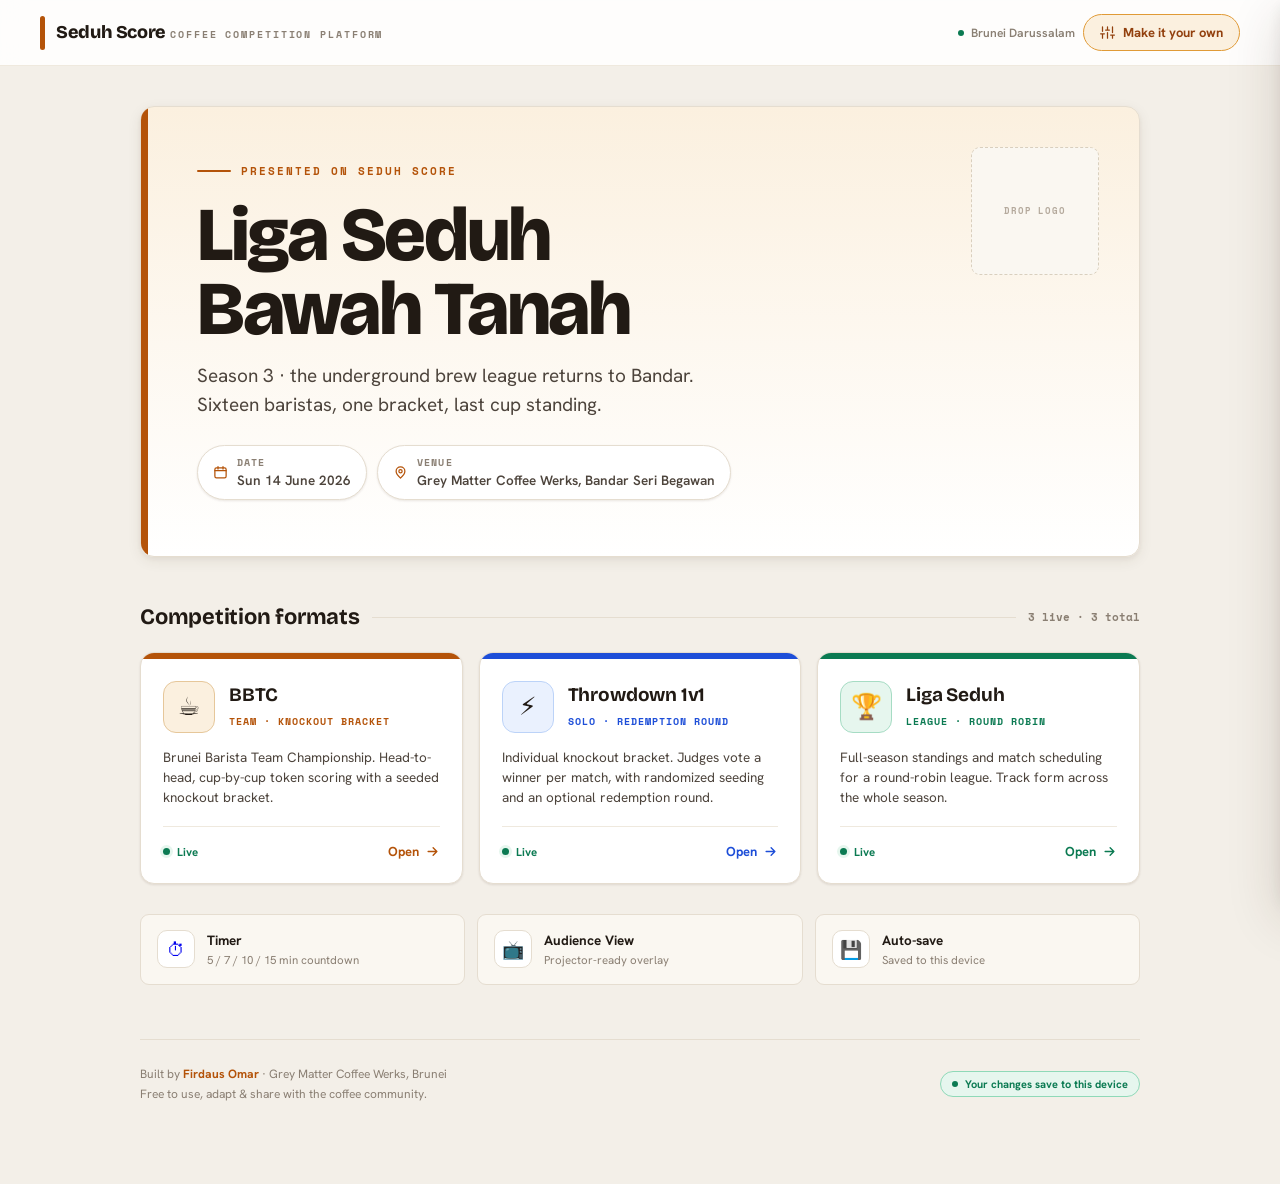
==== commit a1475cec: "feat(liga): report, audience view, demo mode — Liga Seduh v4.0" ====
--- a/index.html
+++ b/index.html
@@ -123,13 +123,13 @@
     {id:"throwdown",href:"throwdown/index.html",icon:"⚡",live:true,name:"Throwdown 1v1",format:"Solo · Redemption round",
      desc:"Individual knockout bracket. Judges vote a winner per match, with randomized seeding and an optional redemption round.",
      m:"#1d4ed8",bg:"#eaf1fe",bd:"#bcd3f8"},
-    {id:"liga",href:"#",icon:"🏆",live:false,name:"Liga Seduh",format:"League · Round robin",
+    {id:"liga",href:"liga/index.html",icon:"🏆",live:true,name:"Liga Seduh",format:"League · Round robin",
      desc:"Full-season standings and match scheduling for a round-robin league. Track form across the whole season.",
      m:"#0b7a52",bg:"#e6f6ee",bd:"#a6dcc4"}
   ];
 
   var TOOLS = [
-    {ic:"⏱",t:"Court Timer",d:"5 / 7 / 10 / 15 min countdown"},
+    {ic:"⏱",t:"Timer",d:"5 / 7 / 10 / 15 min countdown",href:"timer/index.html"},
     {ic:"📺",t:"Audience View",d:"Projector-ready overlay"},
     {ic:"💾",t:"Auto-save",d:"Saved to this device"}
   ];
@@ -225,7 +225,10 @@
 
   function renderTools(){
     document.getElementById("tools").innerHTML = TOOLS.map(function(t){
-      return '<div class="tool"><div class="tool-ic">'+t.ic+'</div><div><div class="tool-t">'+t.t+'</div><div class="tool-d">'+t.d+'</div></div></div>';
+      var inner = '<div class="tool-ic">'+t.ic+'</div><div><div class="tool-t">'+t.t+'</div><div class="tool-d">'+t.d+'</div></div>';
+      return t.href
+        ? '<a class="tool" href="'+t.href+'">'+inner+'</a>'
+        : '<div class="tool">'+inner+'</div>';
     }).join("");
   }
 
--- a/shared/theme.css
+++ b/shared/theme.css
@@ -1,67 +1,233 @@
-/* ─────────────────────────────────────────────────────────────
-   Seduh Score — Shared Theme  v4.0 (vanilla, drop-in)
-   Refreshed design system. Class names preserved from v2.0 so
-   BBTC / Throwdown / future modules inherit the new look with
-   zero markup changes (roadmap v3.4 — platform cohesion).
-   No build step, no dependencies. One <link> per module.
-───────────────────────────────────────────────────────────── */
+/* ═══════════════════════════════════════════════════════════════
+   SEDUH SCORE — theme.css  (consolidated handoff build)
+   Coffee competition platform · Grey Matter Coffee Werks, Brunei
+   Single-file build of the design system. In the design-system project
+   this is split into tokens/*.css + patterns/*.css imported by styles.css;
+   this file is the flattened equivalent for diffing against production.
+═══════════════════════════════════════════════════════════════ */
+
+
+/* ╔══════════ tokens/fonts.css ══════════╗ */
+/* ───────────────────────────────────────────────────────────────
+   Seduh Score — Webfonts
+   Three Google Fonts, kept from the live platform:
+     · Bricolage Grotesque — display / headings (variable optical size)
+     · Hanken Grotesk      — body / UI text
+     · Space Mono          — labels, eyebrows, numeric data
+   The platform loads these from the Google Fonts CDN. Self-host the
+   .woff2 files for production if offline use is required.
+─────────────────────────────────────────────────────────────── */
 @import url('https://fonts.googleapis.com/css2?family=Bricolage+Grotesque:opsz,wght@12..96,500;12..96,600;12..96,700;12..96,800&family=Hanken+Grotesk:wght@400;500;600;700&family=Space+Mono:wght@400;700&display=swap');
 
+
+/* ╔══════════ tokens/colors.css ══════════╗ */
+/* ───────────────────────────────────────────────────────────────
+   Seduh Score — Colour tokens
+   Warm coffee neutrals + Seduh Amber house accent + functional
+   competition semantics. These are not decorative: blue = rounds,
+   green = completion / winners, purple = redemption, red = destructive.
+   Token NAMES are a contract — BBTC / Throwdown / shared JS read
+   --txt*, --am*, --bl*, --gn*, --rd*, --pu*. Never rename them.
+─────────────────────────────────────────────────────────────── */
 :root{
-  /* ── Warm coffee neutrals ── */
-  --ink:#211a14; --ink2:#4d443c; --ink3:#8a7f73; --ink4:#b4a99c;
-  /* Module-facing text token names (v2.0 contract — BBTC/Throwdown read these) */
-  --txt:#211a14; --txt2:#4d443c; --txt3:#8a7f73;
-  --bg:#f3efe8; --surface:#ffffff; --surface2:#faf7f1; --surface3:#f6f2ea;
-  --border:#e5ddd0; --border2:#efe9de; --border3:#d9cfbe;
-
-  /* ── Seduh Amber (house brand constant) ── */
-  --am:#b45309; --am-h:#92400e; --am-bg:#fbf0df; --am-bd:#e09a36; --am-soft:#f6e8d2;
-
-  /* ── Module / semantic accents ── */
-  --bl:#1d4ed8; --bl-bg:#eaf1fe; --bl-bd:#a9c6f7;
-  --gn:#0b7a52; --gn-bg:#e6f6ee; --gn-bd:#8fd9b8;
-  --rd:#a52121; --rd-bg:#fbeaea; --rd-bd:#eda3a3;
-  --pu:#6d28d9; --pu-bg:#f1ecfe; --pu-bd:#c3b0f5;
-
-  /* ── User-customizable accent (defaults to house amber) ── */
+  /* ── Warm coffee neutrals (ink scale on warm paper) ── */
+  --ink:#211a14;   /* primary text — warm near-black espresso */
+  --ink2:#4d443c;  /* secondary text */
+  --ink3:#8a7f73;  /* tertiary / muted */
+  --ink4:#b4a99c;  /* faint / placeholder */
+
+  /* Module-facing text token names (v2.0 contract — modules read these) */
+  --txt:#211a14;
+  --txt2:#4d443c;
+  --txt3:#8a7f73;
+
+  /* ── Surfaces ── */
+  --bg:#f3efe8;        /* app background — warm paper */
+  --surface:#ffffff;   /* cards, sheets */
+  --surface2:#faf7f1;  /* subtle raised / input fill */
+  --surface3:#f6f2ea;  /* hover wells */
+
+  /* ── Borders (warm hairlines) ── */
+  --border:#e5ddd0;
+  --border2:#efe9de;
+  --border3:#d9cfbe;
+
+  /* ── Seduh Amber — the house brand constant ── */
+  --am:#b45309;     /* house accent */
+  --am-h:#92400e;   /* hover / pressed */
+  --am-bg:#fbf0df;  /* tinted fill */
+  --am-bd:#e09a36;  /* tinted border */
+  --am-soft:#f6e8d2;/* selection / soft wash */
+
+  /* ── Functional competition semantics ── */
+  --bl:#1d4ed8; --bl-bg:#eaf1fe; --bl-bd:#a9c6f7;  /* Rounds / scheduled */
+  --gn:#0b7a52; --gn-bg:#e6f6ee; --gn-bd:#8fd9b8;  /* Completion / winners / live */
+  --rd:#a52121; --rd-bg:#fbeaea; --rd-bd:#eda3a3;  /* Destructive / ties */
+  --pu:#6d28d9; --pu-bg:#f1ecfe; --pu-bd:#c3b0f5;  /* Redemption / revival */
+
+  /* ── User-customisable accent (defaults to house amber) ──
+     The "Make it your own" layer overrides these at runtime. */
   --accent:#b45309; --accent-h:#92400e; --accent-bg:#fbf0df; --accent-bd:#e09a36; --accent-ink:#ffffff;
 
-  /* ── Radius & shadow ── */
-  --rad:14px; --rad-s:9px; --rad-xs:6px;
+  /* ── Grey Matter Coffee Werks — parent brand ── */
+  --gmcw-teal:#3197a7;  /* coffee-bean teal segment */
+  --gmcw-ink:#333333;   /* wordmark black */
+  --gmcw-grey:#4d4d4d;  /* bean greyscale */
+
+  /* ── Rank medals (leaderboard) ── */
+  --rank-1:#d97706; --rank-2:#9ca3af; --rank-3:#92400e;
+
+  /* ── Semantic text aliases ── */
+  --text-strong:var(--ink);
+  --text-body:var(--ink2);
+  --text-muted:var(--ink3);
+  --text-faint:var(--ink4);
+  --text-accent:var(--accent);
+}
+
+
+/* ╔══════════ tokens/typography.css ══════════╗ */
+/* ───────────────────────────────────────────────────────────────
+   Seduh Score — Typography tokens
+   Display: Bricolage Grotesque (tight, confident headlines)
+   Body:    Hanken Grotesk (legible UI text)
+   Mono:    Space Mono (labels, eyebrows, numeric scores)
+   Craft-forward + technical — speciality coffee meets competition infra.
+─────────────────────────────────────────────────────────────── */
+:root{
+  /* ── Families ── */
+  --font-display:'Bricolage Grotesque',system-ui,sans-serif;
+  --font-body:'Hanken Grotesk',system-ui,sans-serif;
+  --font-mono:'Space Mono',ui-monospace,monospace;
+
+  /* ── Weights ── */
+  --fw-regular:400;
+  --fw-medium:500;
+  --fw-semibold:600;
+  --fw-bold:700;
+  --fw-extrabold:800;
+
+  /* ── Display scale (Bricolage) — clamp() fluid for hero use ── */
+  --fs-hero:clamp(38px,7.5vw,76px);
+  --fs-display:clamp(28px,4vw,44px);
+  --fs-h2:clamp(17px,2.4vw,22px);
+  --fs-stat:24px;
+
+  /* ── Body scale (Hanken) ── */
+  --fs-lead:clamp(15px,2vw,19px);
+  --fs-body:14px;
+  --fs-sm:13px;
+  --fs-xs:12px;
+
+  /* ── Mono scale (Space Mono) — labels & eyebrows ── */
+  --fs-eyebrow:11px;
+  --fs-label:10px;
+  --fs-micro:9.5px;
+
+  /* ── Tracking ── */
+  --ls-tight:-.03em;
+  --ls-snug:-.01em;
+  --ls-eyebrow:.18em;
+  --ls-label:.12em;
+  --ls-tag:.2em;
+
+  /* ── Line heights ── */
+  --lh-tight:.98;
+  --lh-snug:1.1;
+  --lh-body:1.5;
+}
+
+
+/* ╔══════════ tokens/spacing.css ══════════╗ */
+/* ───────────────────────────────────────────────────────────────
+   Seduh Score — Spacing, radius, shadow & layout tokens
+   Warm, soft-edged surfaces. Shadows are brown-tinted (never neutral
+   grey) so cards sit on warm paper, not a cold screen.
+─────────────────────────────────────────────────────────────── */
+:root{
+  /* ── Radius ── */
+  --rad-xs:6px;   /* tags, mini swatches */
+  --rad-s:9px;    /* inputs, buttons, wells */
+  --rad:14px;     /* cards, sheets, modules */
+  --rad-pill:99px;/* chips, badges, pills */
+
+  /* ── Brown-tinted elevation ── */
   --shadow-sm:0 1px 2px rgba(60,40,20,.05),0 1px 3px rgba(60,40,20,.06);
   --shadow-md:0 4px 14px rgba(70,45,20,.08),0 2px 4px rgba(70,45,20,.05);
   --shadow-lg:0 18px 50px rgba(60,40,20,.16),0 6px 16px rgba(60,40,20,.08);
 
-  /* ── Type ── */
-  --font-display:'Bricolage Grotesque',system-ui,sans-serif;
-  --font-body:'Hanken Grotesk',system-ui,sans-serif;
-  --font-mono:'Space Mono',ui-monospace,monospace;
-}
+  /* ── Spacing scale (4px base) ── */
+  --space-1:4px;
+  --space-2:8px;
+  --space-3:12px;
+  --space-4:16px;
+  --space-5:22px;
+  --space-6:30px;
+  --space-8:44px;
+  --space-10:60px;
+
+  /* ── Borders ── */
+  --bw-hair:1px;     /* card hairline */
+  --bw:1.5px;        /* inputs, buttons, chips */
+  --bw-rail:4px;     /* status left-rail on rows */
+
+  /* ── Layout ── */
+  --container:1080px;       /* dashboard / page max width */
+  --container-narrow:900px; /* module app width */
+  --focus-ring:0 0 0 3px var(--accent-bg);
+}
+
+
+/* ╔══════════ tokens/base.css ══════════╗ */
+/* ───────────────────────────────────────────────────────────────
+   Seduh Score — Base reset + global elements + typography helpers
+─────────────────────────────────────────────────────────────── */
 *{box-sizing:border-box;margin:0;padding:0}
 html,body{height:100%}
-body{background:var(--bg);color:var(--ink);font-family:var(--font-body);line-height:1.5;
-  -webkit-font-smoothing:antialiased;text-rendering:optimizeLegibility}
+body{
+  background:var(--bg);
+  color:var(--ink);
+  font-family:var(--font-body);
+  line-height:var(--lh-body);
+  -webkit-font-smoothing:antialiased;
+  text-rendering:optimizeLegibility;
+}
 input,select,button,textarea{font-family:inherit}
 button{cursor:pointer}
 ::selection{background:var(--am-soft);color:var(--am-h)}
 
 /* ── Typography helpers ── */
-.eyebrow{font-family:var(--font-mono);font-size:11px;letter-spacing:.18em;text-transform:uppercase;color:var(--accent);font-weight:700}
+.eyebrow{
+  font-family:var(--font-mono);font-size:var(--fs-eyebrow);letter-spacing:var(--ls-eyebrow);
+  text-transform:uppercase;color:var(--accent);font-weight:var(--fw-bold);
+}
 .mono{font-family:var(--font-mono)}
-.label{font-family:var(--font-mono);font-size:10px;font-weight:700;text-transform:uppercase;letter-spacing:.12em;color:var(--ink3)}
-.hint{font-size:12px;color:var(--ink3)}
-.empty{text-align:center;padding:3rem 1rem;color:var(--ink3);font-size:13px}
+.label{
+  font-family:var(--font-mono);font-size:var(--fs-label);font-weight:var(--fw-bold);
+  text-transform:uppercase;letter-spacing:var(--ls-label);color:var(--ink3);
+}
+.hint{font-size:var(--fs-xs);color:var(--ink3)}
+.empty{text-align:center;padding:3rem 1rem;color:var(--ink3);font-size:var(--fs-sm)}
 
 /* ── Layout ── */
-.container{max-width:1080px;margin:0 auto;padding:0 0 60px}
-
-/* ════════ PLATFORM HEADER (permanent Seduh / Grey Matter lockup) ════════ */
+.container{max-width:var(--container);margin:0 auto;padding:0 0 var(--space-10)}
+
+
+/* ╔══════════ patterns/components.css ══════════╗ */
+/* ───────────────────────────────────────────────────────────────
+   Seduh Score — Core component classes
+   Ported verbatim (values → tokens) from the live shared/theme.css.
+   These class names are the v2.0 contract the modules depend on.
+─────────────────────────────────────────────────────────────── */
+
+/* ════════ Platform header (permanent Seduh / Grey Matter lockup) ════════ */
 .plat-hdr{position:sticky;top:0;z-index:60;display:flex;align-items:center;gap:14px;
   padding:14px clamp(16px,4vw,40px);background:rgba(255,255,255,.86);backdrop-filter:blur(12px);
   border-bottom:1px solid var(--border2)}
 .plat-hdr-logo{display:flex;align-items:center;gap:11px;text-decoration:none}
 .plat-hdr-ac{width:5px;height:34px;border-radius:3px;background:var(--accent);flex-shrink:0}
+.plat-mark{display:flex;align-items:center;color:var(--accent);flex-shrink:0}  /* brew-waves Seduh mark — recolours via currentColor */
+.plat-mark svg{display:block;width:34px;height:29px}
 .plat-hdr-name{font-family:var(--font-display);font-weight:800;font-size:18px;letter-spacing:-.02em;color:var(--ink);line-height:1;white-space:nowrap}
 .plat-hdr-sub{font-family:var(--font-mono);font-size:9.5px;letter-spacing:.2em;text-transform:uppercase;color:var(--ink3);font-weight:700;margin-top:3px}
 .plat-hdr-module{margin-left:6px;padding:4px 11px;background:var(--accent-bg);border:1.5px solid var(--accent-bd);
@@ -136,14 +302,21 @@
 .lb-row.qf{background:var(--gn-bg);border-color:var(--gn-bd);border-left:4px solid var(--gn)}
 .lb-row.qf .lb-name{color:var(--gn);font-weight:700}
 .rnk{width:32px;height:32px;border-radius:50%;display:flex;align-items:center;justify-content:center;font-family:var(--font-mono);font-size:12px;font-weight:700;flex-shrink:0}
-.r1{background:#d97706;color:#fff}.r2{background:#9ca3af;color:#fff}.r3{background:#92400e;color:#fff}.ro{background:var(--surface2);color:var(--ink3);border:1.5px solid var(--border)}
+.r1{background:var(--rank-1);color:#fff}.r2{background:var(--rank-2);color:#fff}.r3{background:var(--rank-3);color:#fff}.ro{background:var(--surface2);color:var(--ink3);border:1.5px solid var(--border)}
 .lb-name{flex:1;font-size:14px;font-weight:600;overflow:hidden;text-overflow:ellipsis;white-space:nowrap}
 .lb-pts{text-align:right;flex-shrink:0}
 .lb-pn{font-family:var(--font-display);font-size:24px;color:var(--accent);line-height:1;font-weight:700}
 .lb-pl{font-family:var(--font-mono);font-size:9.5px;color:var(--ink3);font-weight:700;text-transform:uppercase}
 
-/* ════════ DASHBOARD ════════ */
-.main{flex:1;width:100%;max-width:1080px;margin:0 auto;padding:clamp(20px,4vw,40px) clamp(16px,4vw,40px) 80px}
+
+/* ╔══════════ patterns/dashboard.css ══════════╗ */
+/* ───────────────────────────────────────────────────────────────
+   Seduh Score — Dashboard layout (hero + modules + tools + sheet)
+   Ported from the live index.html dashboard. Powers the platform
+   landing view: 3 cover layouts (Band / Editorial / Ticket), the
+   competition-format module grid, and the "Make it your own" sheet.
+─────────────────────────────────────────────────────────────── */
+.main{flex:1;width:100%;max-width:var(--container);margin:0 auto;padding:clamp(20px,4vw,40px) clamp(16px,4vw,40px) 80px}
 .shell{min-height:100vh;display:flex;flex-direction:column}
 .btn-customize{display:inline-flex;align-items:center;gap:8px;padding:9px 16px;border-radius:99px;white-space:nowrap;
   border:1.5px solid var(--accent-bd);background:var(--accent-bg);color:var(--accent-h);font-weight:700;font-size:13px;transition:transform .12s,box-shadow .12s}
@@ -165,7 +338,7 @@
 .metachip .k{font-family:var(--font-mono);font-size:9.5px;letter-spacing:.12em;text-transform:uppercase;color:var(--ink3);font-weight:700;display:block}
 .metachip.empty{color:var(--ink4)}.metachip.empty svg{color:var(--ink4)}
 
-/* logo slot (vanilla file upload) */
+/* logo slot */
 .logo-slot{position:relative;display:grid;place-items:center;border:1.5px dashed var(--border3);background:var(--surface2);
   border-radius:var(--rad-s);overflow:hidden;cursor:pointer;color:var(--ink4)}
 .logo-slot:hover{border-color:var(--accent-bd);color:var(--accent)}
@@ -236,11 +409,13 @@
 /* ── Tools strip ── */
 .tools{display:grid;grid-template-columns:repeat(auto-fit,minmax(150px,1fr));gap:12px;margin-top:30px}
 .tool{display:flex;align-items:center;gap:12px;padding:15px 16px;background:var(--surface2);border:1px solid var(--border);border-radius:var(--rad-s)}
+a.tool{text-decoration:none;cursor:pointer}
+a.tool:hover{border-color:var(--accent);background:var(--surface3)}
 .tool-ic{width:38px;height:38px;border-radius:10px;display:grid;place-items:center;background:var(--surface);border:1px solid var(--border);font-size:18px;flex-shrink:0}
 .tool-t{font-weight:700;font-size:13.5px;color:var(--ink)}
 .tool-d{font-size:11.5px;color:var(--ink3);margin-top:1px}
 
-/* ── Footer (permanent credit — roadmap v4.1 IP) ── */
+/* ── Footer (permanent credit) ── */
 .foot{margin-top:54px;padding-top:24px;border-top:1px solid var(--border);display:flex;flex-wrap:wrap;gap:14px;
   align-items:center;justify-content:space-between;font-size:12px;color:var(--ink3)}
 .foot a{color:var(--am);text-decoration:none;font-weight:700}
@@ -283,11 +458,27 @@
 .sheet-foot{flex-shrink:0;display:flex;gap:10px;padding:16px 22px;border-top:1px solid var(--border2);background:var(--surface2)}
 .sheet-foot .btn-p{flex:1}
 
-/* ════════ Court timer overlay (shared — timer.js contract) ════════ */
+/* ── Reveal ── */
+@media(prefers-reduced-motion:no-preference){
+  .reveal{animation:rise .55s cubic-bezier(.2,.7,.3,1)}
+  .reveal.d1{animation-delay:.04s}.reveal.d2{animation-delay:.11s}.reveal.d3{animation-delay:.18s}.reveal.d4{animation-delay:.25s}
+  @keyframes rise{from{opacity:0;transform:translateY(14px)}to{opacity:1;transform:none}}
+}
+
+
+/* ╔══════════ patterns/overlays.css ══════════╗ */
+/* ───────────────────────────────────────────────────────────────
+   Seduh Score — Projector overlays (timer + audience)
+   The class / ID names here are generated at runtime by
+   shared/timer.js and shared/audience.js — they are a hard contract.
+   Never rename .tmr-* / .aud-* or drop these blocks.
+─────────────────────────────────────────────────────────────── */
+
+/* ════════ Court timer overlay (dark, projector) ════════ */
 #tmr-overlay{display:none;position:fixed;inset:0;z-index:1001;background:#1c1510;flex-direction:column;align-items:center;justify-content:center}
 #tmr-overlay.show{display:flex}
 #tmr-overlay.fs .tmr-extras{display:none}
-#tmr-overlay.fs .tmr-display{font-size:30vw}
+#tmr-overlay.fs .tmr-display{font-size:30vw;cursor:pointer}
 .tmr-extras{display:flex;flex-direction:column;align-items:center;gap:1rem;width:100%}
 .tmr-presets{display:flex;gap:10px;flex-wrap:wrap;justify-content:center}
 .tmr-preset{padding:10px 24px;border:2px solid #4a3d33;border-radius:var(--rad-s);background:transparent;color:#b9aa9a;
@@ -308,7 +499,7 @@
   font-size:13px;font-weight:700;cursor:pointer}
 .tmr-footer button:hover{border-color:#8a7f73;color:#faf7f1}
 
-/* ════════ Audience overlay (shared — audience.js contract) ════════ */
+/* ════════ Audience overlay (light, projector standings/results) ════════ */
 #aud-overlay{display:none;position:fixed;inset:0;z-index:998;background:var(--bg);overflow:hidden;flex-direction:column}
 #aud-overlay.show{display:flex}
 .aud-banner{display:flex;align-items:center;gap:14px;padding:.9rem 2rem;background:var(--surface);border-bottom:3px solid var(--am);flex-shrink:0;box-shadow:var(--shadow-md)}
@@ -326,17 +517,11 @@
 .aud-sec-title{font-family:var(--font-mono);font-size:9px;letter-spacing:.25em;text-transform:uppercase;color:var(--am);margin-bottom:1rem;padding-bottom:.6rem;border-bottom:2px solid var(--am);font-weight:700}
 @media(max-width:720px){.aud-body{grid-template-columns:1fr}.aud-panel:first-child{border-right:none;border-bottom:2px solid var(--border2)}}
 
-/* ── Reveal ── */
-@media(prefers-reduced-motion:no-preference){
-  .reveal{animation:rise .55s cubic-bezier(.2,.7,.3,1)}
-  .reveal.d1{animation-delay:.04s}.reveal.d2{animation-delay:.11s}.reveal.d3{animation-delay:.18s}.reveal.d4{animation-delay:.25s}
-  @keyframes rise{from{opacity:0;transform:translateY(14px)}to{opacity:1;transform:none}}
-}
-
-/* ── Print ── */
+/* ── Print (PDF export) ── */
 @media print{
   body>*{display:none!important}
   #pdf-overlay{display:block!important;position:static!important;background:#fff!important;overflow:visible!important}
   .pdf-toolbar{display:none!important}
   .pdf-page{width:100%!important;margin:0!important;padding:12mm 14mm!important;box-shadow:none!important}
 }
+
